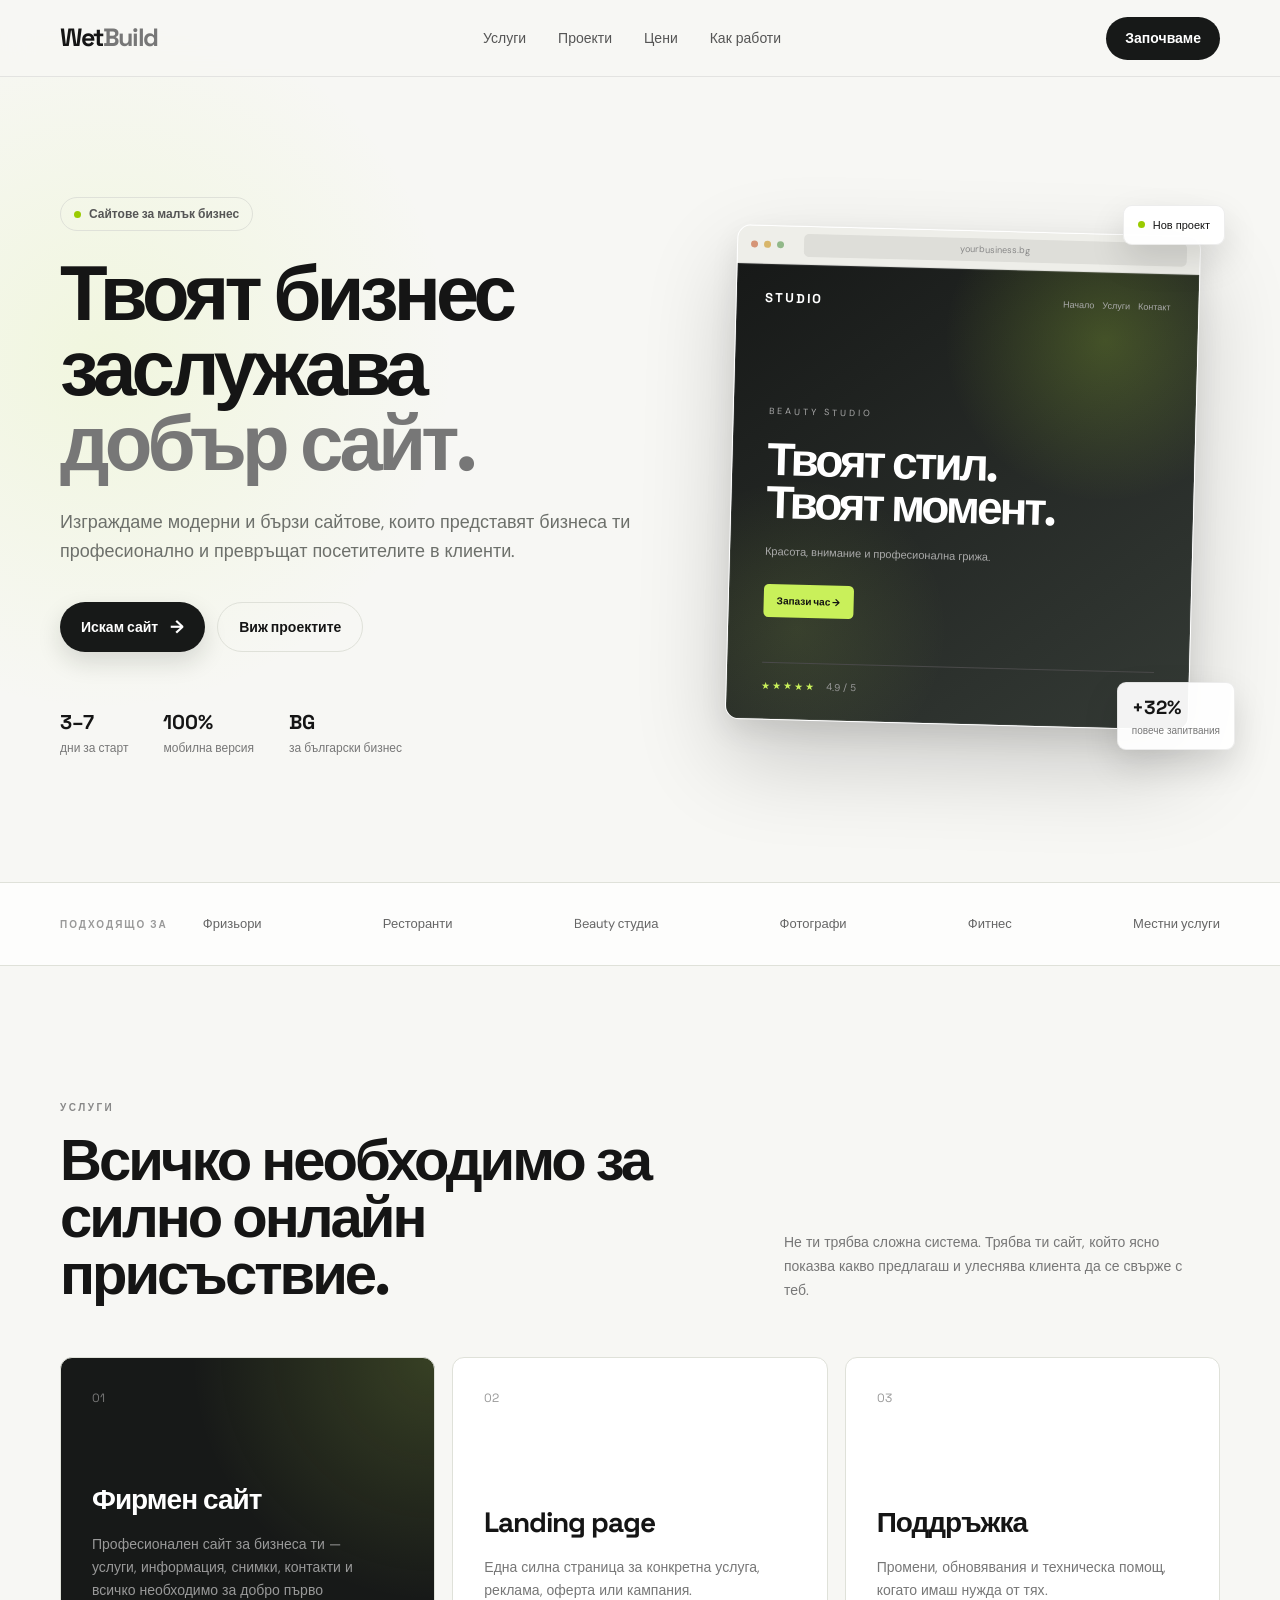
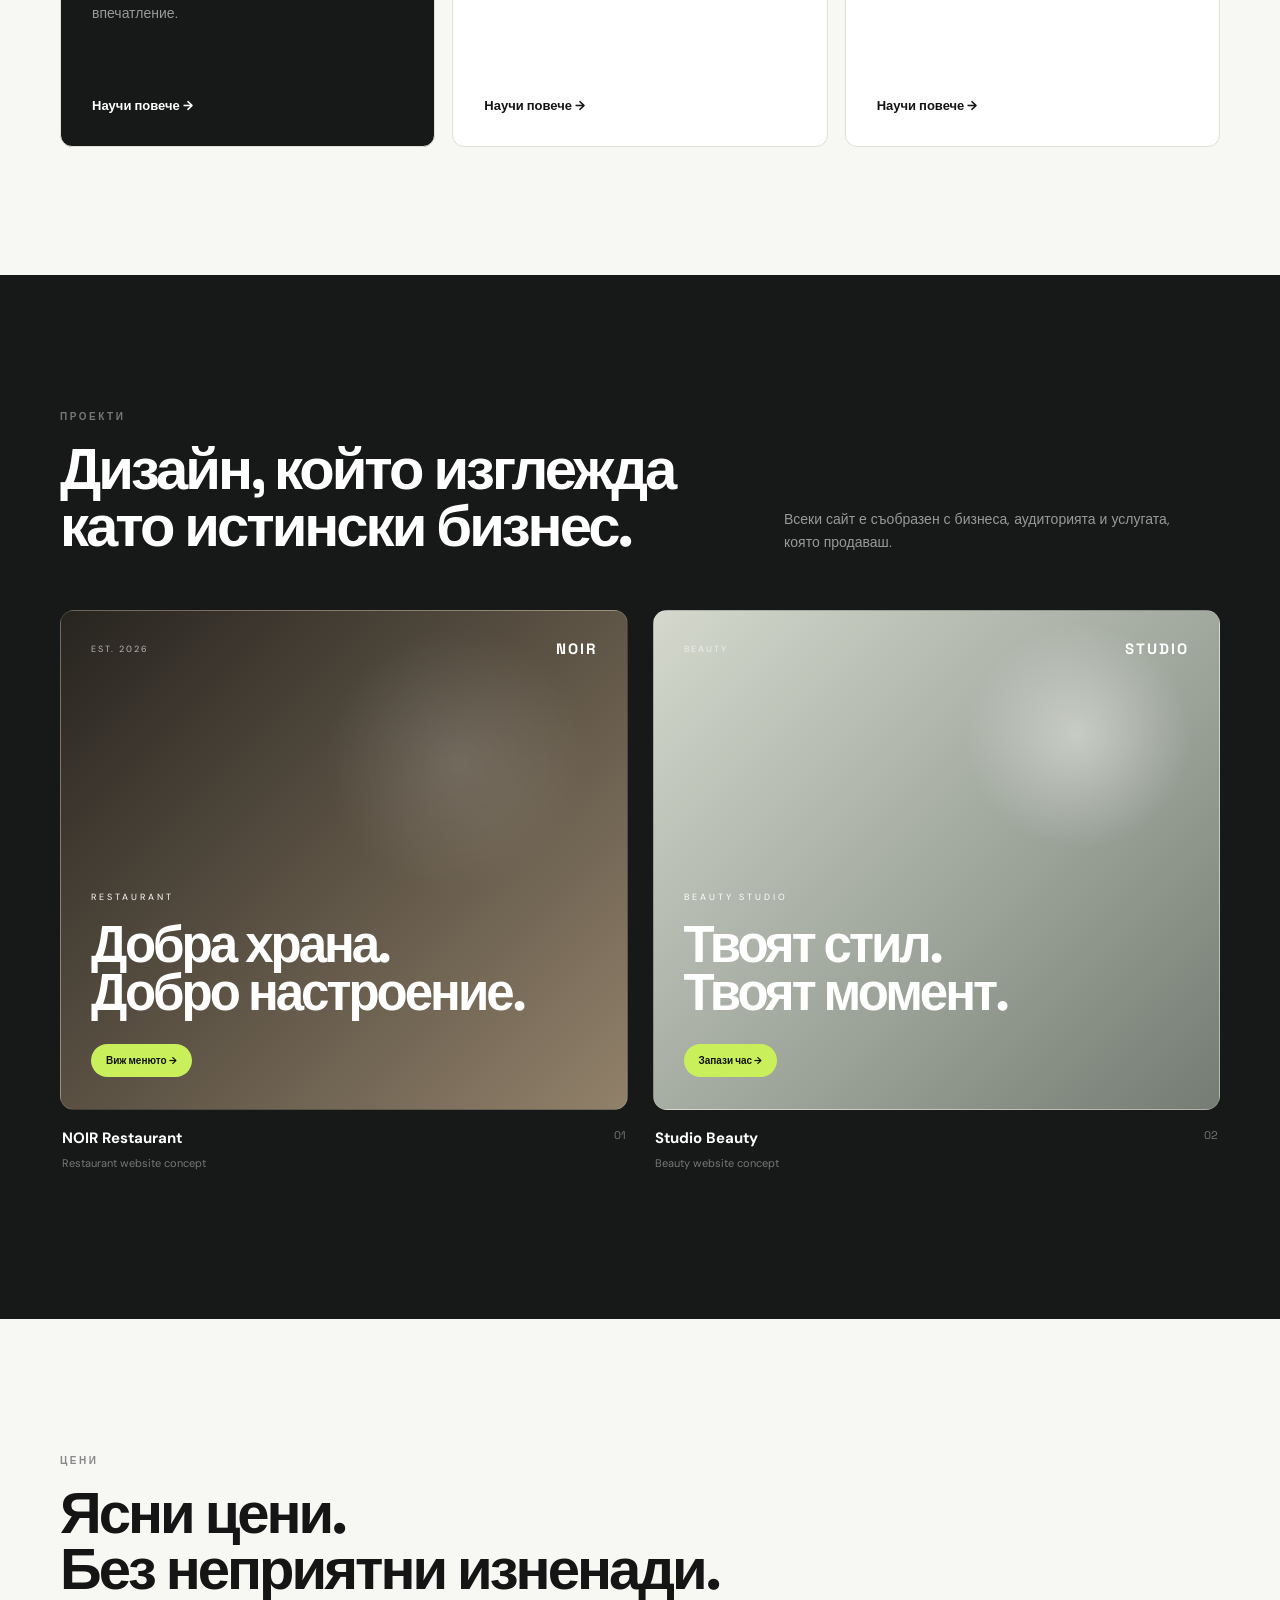
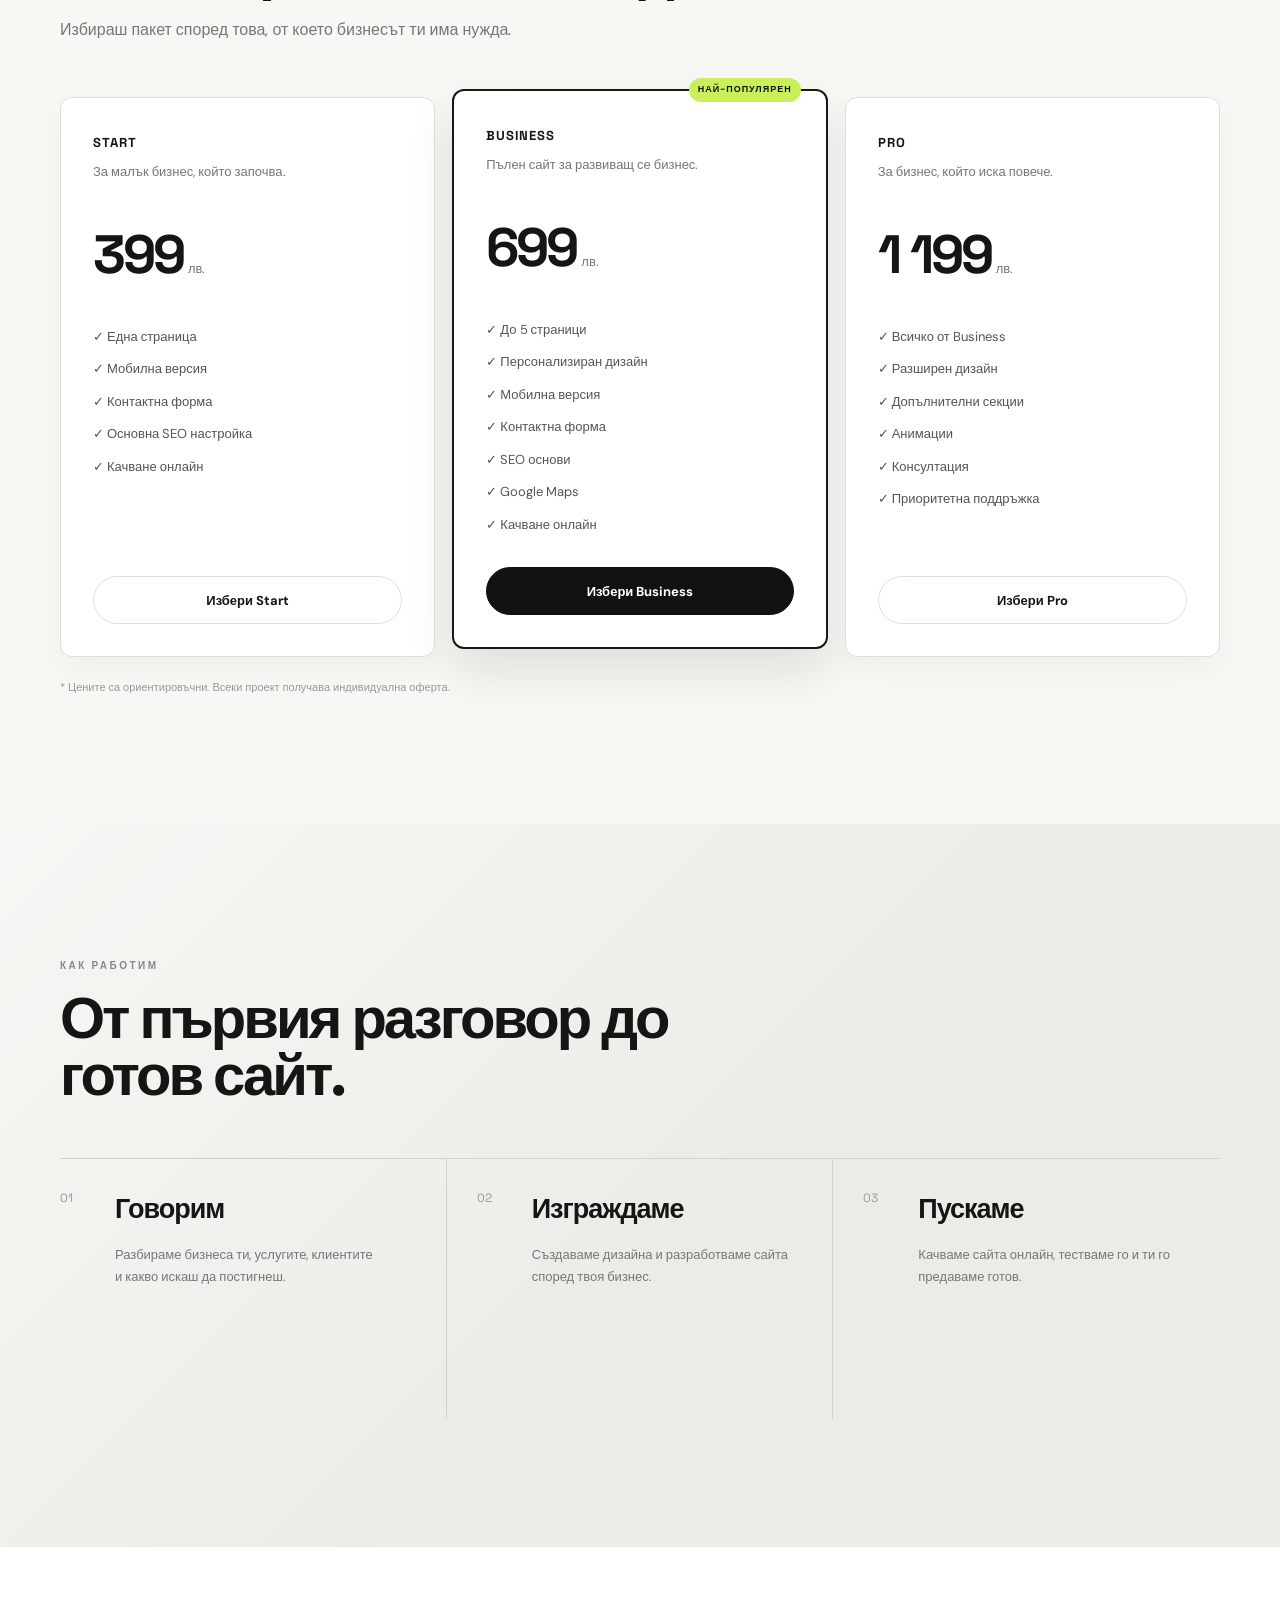
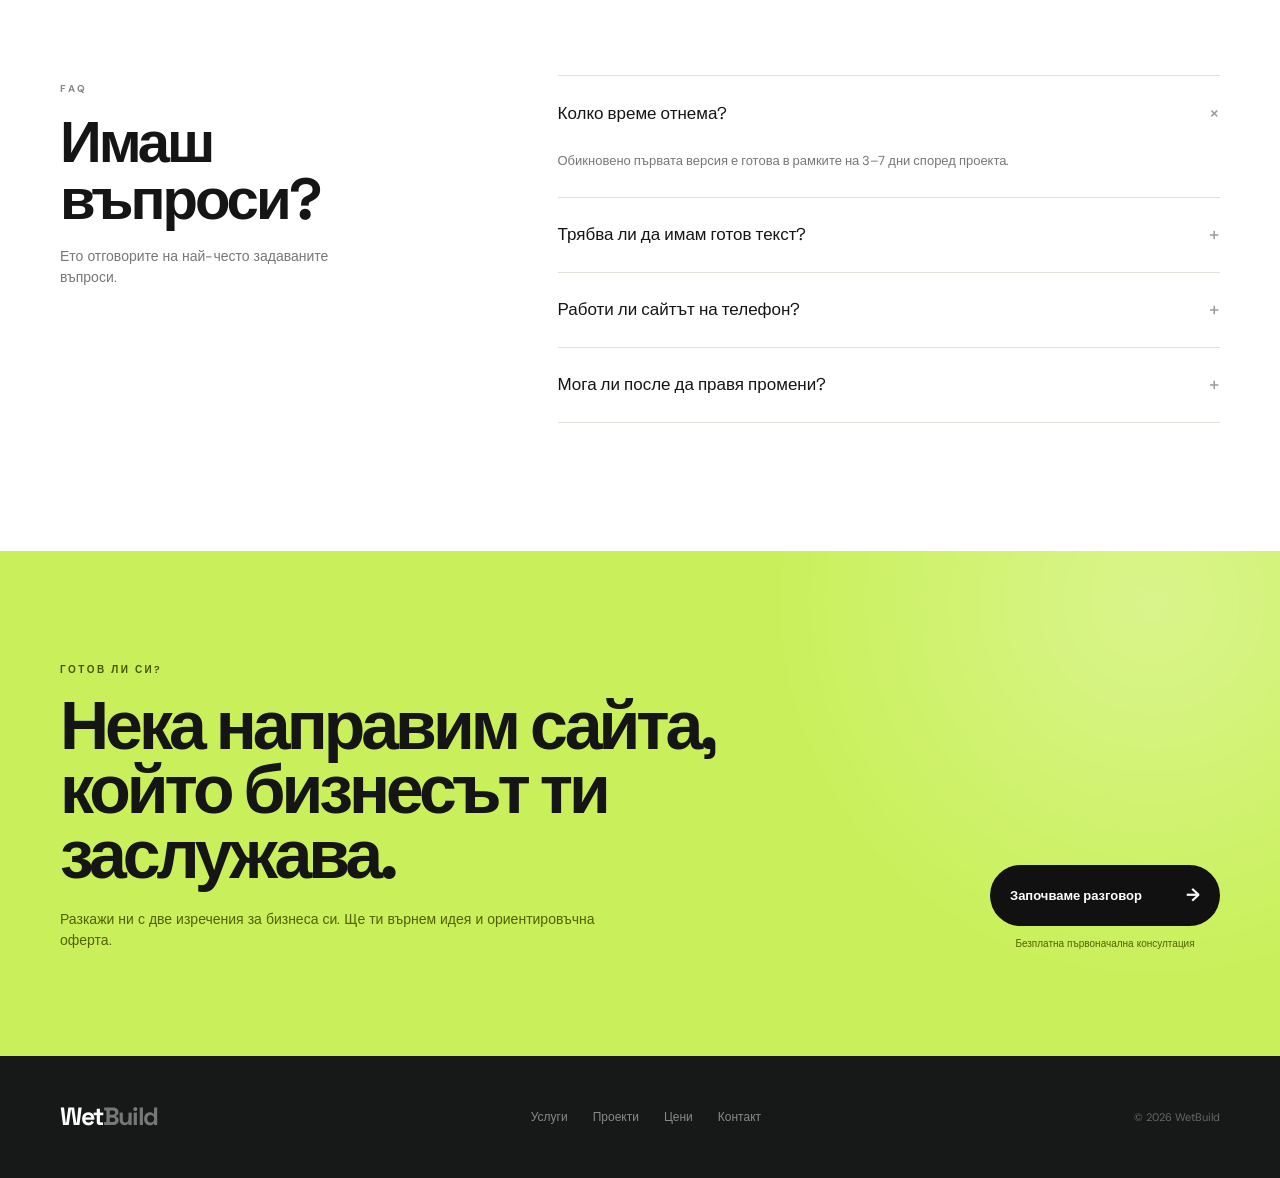
==== index.html @ dc36c1fb "initial commit" ====
<!DOCTYPE html>
<html lang="bg">
<head>
    <meta charset="UTF-8">
    <meta name="viewport" content="width=device-width, initial-scale=1.0">

    <meta
        name="description"
        content="WetBuild — модерни професионални сайтове за малък бизнес в България."
    >

    <title>WetBuild — Сайт, който работи за твоя бизнес</title>

    <link rel="preconnect" href="https://fonts.googleapis.com">
    <link rel="preconnect" href="https://fonts.gstatic.com" crossorigin>
    <link
        href="https://fonts.googleapis.com/css2?family=DM+Sans:wght@400;500;600;700&family=Space+Grotesk:wght@500;600;700&display=swap"
        rel="stylesheet"
    >

    <link rel="stylesheet" href="styles.css">
</head>

<body>

<header class="header">
    <div class="container nav">

        <a href="#" class="logo">
            Wet<span>Build</span>
        </a>

        <nav class="desktop-nav">
            <a href="#services">Услуги</a>
            <a href="#work">Проекти</a>
            <a href="#pricing">Цени</a>
            <a href="#process">Как работи</a>
        </nav>

        <a href="#contact" class="nav-button">
            Започваме
        </a>

    </div>
</header>


<main>

<!-- HERO -->

<section class="hero">
    <div class="container hero-grid">

        <div class="hero-content">

            <div class="badge">
                <span class="badge-dot"></span>
                Сайтове за малък бизнес
            </div>

            <h1>
                Твоят бизнес заслужава
                <span>добър сайт.</span>
            </h1>

            <p class="hero-text">
                Изграждаме модерни и бързи сайтове, които представят
                бизнеса ти професионално и превръщат посетителите в клиенти.
            </p>

            <div class="hero-actions">
                <a href="#contact" class="button primary">
                    Искам сайт
                    <span>→</span>
                </a>

                <a href="#work" class="button secondary">
                    Виж проектите
                </a>
            </div>

            <div class="hero-stats">

                <div class="stat">
                    <strong>3–7</strong>
                    <span>дни за старт</span>
                </div>

                <div class="stat">
                    <strong>100%</strong>
                    <span>мобилна версия</span>
                </div>

                <div class="stat">
                    <strong>BG</strong>
                    <span>за български бизнес</span>
                </div>

            </div>

        </div>


        <div class="hero-visual">

            <div class="floating-card card-top">
                <span class="mini-dot"></span>
                Нов проект
            </div>

            <div class="browser">

                <div class="browser-top">
                    <div class="browser-dots">
                        <span></span>
                        <span></span>
                        <span></span>
                    </div>

                    <div class="browser-url">
                        yourbusiness.bg
                    </div>
                </div>

                <div class="mock-site">

                    <div class="mock-nav">
                        <strong>STUDIO</strong>

                        <div>
                            Начало&nbsp;&nbsp;&nbsp;
                            Услуги&nbsp;&nbsp;&nbsp;
                            Контакт
                        </div>
                    </div>

                    <div class="mock-content">

                        <span class="mock-eyebrow">
                            BEAUTY STUDIO
                        </span>

                        <h2>
                            Твоят стил.<br>
                            Твоят момент.
                        </h2>

                        <p>
                            Красота, внимание и професионална грижа.
                        </p>

                        <div class="mock-cta">
                            Запази час →
                        </div>

                    </div>

                    <div class="mock-bottom">
                        <span>★★★★★</span>
                        <span>4.9 / 5</span>
                    </div>

                </div>
            </div>

            <div class="floating-card card-bottom">
                <strong>+32%</strong>
                <span>повече запитвания</span>
            </div>

        </div>

    </div>
</section>


<!-- TRUST -->

<section class="trust-strip">
    <div class="container trust-inner">

        <span>ПОДХОДЯЩО ЗА</span>

        <div class="trust-items">
            <span>Фризьори</span>
            <span>Ресторанти</span>
            <span>Beauty студиа</span>
            <span>Фотографи</span>
            <span>Фитнес</span>
            <span>Местни услуги</span>
        </div>

    </div>
</section>


<!-- SERVICES -->

<section id="services" class="section">
    <div class="container">

        <div class="section-heading">

            <div>
                <span class="eyebrow">УСЛУГИ</span>

                <h2>
                    Всичко необходимо
                    за силно онлайн присъствие.
                </h2>
            </div>

            <p>
                Не ти трябва сложна система.
                Трябва ти сайт, който ясно показва
                какво предлагаш и улеснява клиента да се свърже с теб.
            </p>

        </div>


        <div class="service-grid">

            <article class="service-card featured">
                <div class="service-number">01</div>

                <div>
                    <h3>Фирмен сайт</h3>

                    <p>
                        Професионален сайт за бизнеса ти —
                        услуги, информация, снимки, контакти
                        и всичко необходимо за добро първо впечатление.
                    </p>
                </div>

                <a href="#contact">
                    Научи повече →
                </a>
            </article>


            <article class="service-card">
                <div class="service-number">02</div>

                <div>
                    <h3>Landing page</h3>

                    <p>
                        Една силна страница за конкретна услуга,
                        реклама, оферта или кампания.
                    </p>
                </div>

                <a href="#contact">
                    Научи повече →
                </a>
            </article>


            <article class="service-card">
                <div class="service-number">03</div>

                <div>
                    <h3>Поддръжка</h3>

                    <p>
                        Промени, обновявания и техническа помощ,
                        когато имаш нужда от тях.
                    </p>
                </div>

                <a href="#contact">
                    Научи повече →
                </a>
            </article>

        </div>

    </div>
</section>


<!-- WORK -->

<section id="work" class="section dark-section">
    <div class="container">

        <div class="section-heading dark-heading">

            <div>
                <span class="eyebrow">ПРОЕКТИ</span>

                <h2>
                    Дизайн, който изглежда
                    като истински бизнес.
                </h2>
            </div>

            <p>
                Всеки сайт е съобразен с бизнеса,
                аудиторията и услугата, която продаваш.
            </p>

        </div>


        <div class="projects-grid">

            <article class="project">

                <div class="project-image restaurant-project">

                    <div class="project-ui">
                        <span>EST. 2026</span>
                        <strong>NOIR</strong>
                    </div>

                    <div class="project-main">
                        <span>RESTAURANT</span>

                        <h3>
                            Добра храна.<br>
                            Добро настроение.
                        </h3>

                        <button>
                            Виж менюто →
                        </button>
                    </div>

                </div>

                <div class="project-info">
                    <div>
                        <h3>NOIR Restaurant</h3>
                        <span>Restaurant website concept</span>
                    </div>

                    <span class="project-number">01</span>
                </div>

            </article>


            <article class="project">

                <div class="project-image studio-project">

                    <div class="project-ui">
                        <span>BEAUTY</span>
                        <strong>STUDIO</strong>
                    </div>

                    <div class="project-main">
                        <span>BEAUTY STUDIO</span>

                        <h3>
                            Твоят стил.<br>
                            Твоят момент.
                        </h3>

                        <button>
                            Запази час →
                        </button>
                    </div>

                </div>

                <div class="project-info">
                    <div>
                        <h3>Studio Beauty</h3>
                        <span>Beauty website concept</span>
                    </div>

                    <span class="project-number">02</span>
                </div>

            </article>

        </div>

    </div>
</section>


<!-- PRICING -->

<section id="pricing" class="section">
    <div class="container">

        <div class="pricing-heading">
            <span class="eyebrow">ЦЕНИ</span>

            <h2>
                Ясни цени.<br>
                Без неприятни изненади.
            </h2>

            <p>
                Избираш пакет според това, от което бизнесът ти има нужда.
            </p>
        </div>


        <div class="pricing-grid">

            <article class="price-card">

                <div class="price-top">
                    <span>START</span>
                    <p>За малък бизнес, който започва.</p>
                </div>

                <div class="price">
                    <strong>399</strong>
                    <span>лв.</span>
                </div>

                <ul>
                    <li>✓ Една страница</li>
                    <li>✓ Мобилна версия</li>
                    <li>✓ Контактна форма</li>
                    <li>✓ Основна SEO настройка</li>
                    <li>✓ Качване онлайн</li>
                </ul>

                <a href="#contact" class="price-button">
                    Избери Start
                </a>

            </article>


            <article class="price-card popular">

                <div class="popular-label">
                    НАЙ-ПОПУЛЯРЕН
                </div>

                <div class="price-top">
                    <span>BUSINESS</span>
                    <p>Пълен сайт за развиващ се бизнес.</p>
                </div>

                <div class="price">
                    <strong>699</strong>
                    <span>лв.</span>
                </div>

                <ul>
                    <li>✓ До 5 страници</li>
                    <li>✓ Персонализиран дизайн</li>
                    <li>✓ Мобилна версия</li>
                    <li>✓ Контактна форма</li>
                    <li>✓ SEO основи</li>
                    <li>✓ Google Maps</li>
                    <li>✓ Качване онлайн</li>
                </ul>

                <a href="#contact" class="price-button dark-button">
                    Избери Business
                </a>

            </article>


            <article class="price-card">

                <div class="price-top">
                    <span>PRO</span>
                    <p>За бизнес, който иска повече.</p>
                </div>

                <div class="price">
                    <strong>1 199</strong>
                    <span>лв.</span>
                </div>

                <ul>
                    <li>✓ Всичко от Business</li>
                    <li>✓ Разширен дизайн</li>
                    <li>✓ Допълнителни секции</li>
                    <li>✓ Анимации</li>
                    <li>✓ Консултация</li>
                    <li>✓ Приоритетна поддръжка</li>
                </ul>

                <a href="#contact" class="price-button">
                    Избери Pro
                </a>

            </article>

        </div>

        <p class="pricing-note">
            * Цените са ориентировъчни. Всеки проект получава индивидуална оферта.
        </p>

    </div>
</section>


<!-- PROCESS -->

<section id="process" class="section process-section">
    <div class="container">

        <div class="section-heading">

            <div>
                <span class="eyebrow">КАК РАБОТИМ</span>

                <h2>
                    От първия разговор
                    до готов сайт.
                </h2>
            </div>

        </div>


        <div class="process-grid">

            <div class="process-step">
                <span>01</span>

                <div>
                    <h3>Говорим</h3>

                    <p>
                        Разбираме бизнеса ти, услугите,
                        клиентите и какво искаш да постигнеш.
                    </p>
                </div>
            </div>


            <div class="process-step">
                <span>02</span>

                <div>
                    <h3>Изграждаме</h3>

                    <p>
                        Създаваме дизайна и разработваме
                        сайта според твоя бизнес.
                    </p>
                </div>
            </div>


            <div class="process-step">
                <span>03</span>

                <div>
                    <h3>Пускаме</h3>

                    <p>
                        Качваме сайта онлайн,
                        тестваме го и ти го предаваме готов.
                    </p>
                </div>
            </div>

        </div>

    </div>
</section>


<!-- FAQ -->

<section class="section faq-section">
    <div class="container">

        <div class="faq-layout">

            <div>
                <span class="eyebrow">FAQ</span>

                <h2>
                    Имаш въпроси?
                </h2>

                <p>
                    Ето отговорите на най-често задаваните въпроси.
                </p>
            </div>


            <div class="faq-list">

                <details open>
                    <summary>
                        Колко време отнема?
                        <span>+</span>
                    </summary>

                    <p>
                        Обикновено първата версия е готова
                        в рамките на 3–7 дни според проекта.
                    </p>
                </details>


                <details>
                    <summary>
                        Трябва ли да имам готов текст?
                        <span>+</span>
                    </summary>

                    <p>
                        Не. Можем да помогнем със структурата,
                        съдържанието и начина, по който информацията
                        е представена на сайта.
                    </p>
                </details>


                <details>
                    <summary>
                        Работи ли сайтът на телефон?
                        <span>+</span>
                    </summary>

                    <p>
                        Да. Всеки сайт е направен с responsive дизайн
                        и е оптимизиран за телефон, таблет и компютър.
                    </p>
                </details>


                <details>
                    <summary>
                        Мога ли после да правя промени?
                        <span>+</span>
                    </summary>

                    <p>
                        Да. Можеш да заявиш промени и поддръжка,
                        когато имаш нужда.
                    </p>
                </details>

            </div>

        </div>

    </div>
</section>


<!-- CTA -->

<section id="contact" class="cta-section">
    <div class="container cta-inner">

        <div class="cta-copy">
            <span class="eyebrow">ГОТОВ ЛИ СИ?</span>

            <h2>
                Нека направим сайта,
                който бизнесът ти заслужава.
            </h2>

            <p>
                Разкажи ни с две изречения за бизнеса си.
                Ще ти върнем идея и ориентировъчна оферта.
            </p>
        </div>


        <div class="cta-action">

            <a
                href="mailto:hello@wetbuild.bg?subject=Искам%20сайт%20за%20моя%20бизнес"
                class="cta-button"
            >
                Започваме разговор
                <span>→</span>
            </a>

            <small>
                Безплатна първоначална консултация
            </small>

        </div>

    </div>
</section>

</main>


<footer>
    <div class="container footer-inner">

        <a href="#" class="logo">
            Wet<span>Build</span>
        </a>

        <div class="footer-links">
            <a href="#services">Услуги</a>
            <a href="#work">Проекти</a>
            <a href="#pricing">Цени</a>
            <a href="#contact">Контакт</a>
        </div>

        <p>
            © 2026 WetBuild
        </p>

    </div>
</footer>


</body>
</html>
---- styles.css ----
:root {
    --bg: #f7f7f4;
    --surface: #ffffff;
    --text: #151515;
    --muted: #6d706b;
    --border: #dfe1d9;
    --dark: #171918;
    --accent: #c9f05a;
    --accent-dark: #91b52c;
    --light-gray: #eef0e9;
    --warm: #e7ded1;
}

* {
    box-sizing: border-box;
    margin: 0;
    padding: 0;
}

html {
    scroll-behavior: smooth;
}

body {
    font-family: "DM Sans", sans-serif;
    background:
        radial-gradient(circle at 8% 6%, rgba(201, 240, 90, .14), transparent 22rem),
        var(--bg);
    color: var(--text);
    line-height: 1.5;
    overflow-x: hidden;
}

a {
    color: inherit;
    text-decoration: none;
}

a:focus-visible,
button:focus-visible,
summary:focus-visible {
    outline: 3px solid var(--accent-dark);
    outline-offset: 4px;
}

button {
    font-family: inherit;
}

.container {
    width: min(1160px, calc(100% - 40px));
    margin: 0 auto;
}

/* =========================
   HEADER
========================= */

.header {
    position: sticky;
    top: 0;
    z-index: 100;
    background: rgba(247, 247, 244, .86);
    backdrop-filter: blur(15px);
    border-bottom: 1px solid rgba(0, 0, 0, .08);
}

.nav {
    height: 76px;
    display: flex;
    align-items: center;
    justify-content: space-between;
}

.logo {
    font-family: "Space Grotesk", sans-serif;
    font-size: 25px;
    font-weight: 700;
    letter-spacing: -1.4px;
}

.logo span {
    color: #777;
}

.desktop-nav {
    display: flex;
    gap: 32px;
    font-size: 14px;
    color: #555;
}

.desktop-nav a {
    transition: color .2s ease;
}

.desktop-nav a:hover {
    color: #000;
}

.nav-button {
    background: var(--dark);
    color: white;
    padding: 11px 19px;
    border-radius: 999px;
    font-size: 14px;
    font-weight: 600;
    transition: transform .2s ease;
}

.nav-button:hover {
    transform: translateY(-2px);
}

/* =========================
   HERO
========================= */

.hero {
    padding: 120px 0 125px;
}

.hero-grid {
    display: grid;
    grid-template-columns: 1fr .9fr;
    gap: 75px;
    align-items: center;
}

.badge {
    display: inline-flex;
    align-items: center;
    gap: 8px;
    padding: 7px 13px;
    border: 1px solid var(--border);
    border-radius: 100px;
    color: #555;
    font-size: 12px;
    font-weight: 600;
    margin-bottom: 25px;
}

.badge-dot,
.mini-dot {
    width: 7px;
    height: 7px;
    display: inline-block;
    background: #9acb00;
    border-radius: 50%;
}

h1 {
    max-width: 720px;
    font-family: "Space Grotesk", sans-serif;
    font-size: clamp(54px, 6.3vw, 78px);
    line-height: .96;
    letter-spacing: -4.8px;
}

h1 span {
    color: #777;
}

.hero-text {
    max-width: 590px;
    margin-top: 27px;
    color: var(--muted);
    font-size: 18px;
    line-height: 1.65;
}

.hero-actions {
    display: flex;
    align-items: center;
    gap: 12px;
    margin-top: 35px;
}

.button {
    display: inline-flex;
    align-items: center;
    justify-content: center;
    gap: 12px;
    min-height: 50px;
    padding: 0 21px;
    border-radius: 999px;
    font-size: 14px;
    font-weight: 700;
    transition: transform .2s ease, background .2s ease;
}

.button:hover {
    transform: translateY(-2px);
}

.button.primary {
    background: var(--dark);
    color: white;
    box-shadow: 0 10px 24px rgba(23, 25, 24, .14);
}

.button.primary span {
    font-size: 18px;
}

.button.secondary {
    border: 1px solid var(--border);
    background: transparent;
}

.button.secondary:hover {
    background: white;
}

.hero-stats {
    display: flex;
    gap: 35px;
    margin-top: 55px;
}

.stat {
    display: flex;
    flex-direction: column;
}

.stat strong {
    font-family: "Space Grotesk", sans-serif;
    font-size: 20px;
}

.stat span {
    margin-top: 2px;
    color: #777;
    font-size: 12px;
}

/* HERO VISUAL */

.hero-visual {
    position: relative;
    padding: 25px;
}

.browser {
    position: relative;
    z-index: 2;
    overflow: hidden;
    border: 1px solid rgba(255, 255, 255, .55);
    border-radius: 14px;
    background: white;
    box-shadow:
        0 38px 90px rgba(0, 0, 0, .19),
        0 12px 28px rgba(0, 0, 0, .08);
    transform: rotate(1.5deg);
}

.browser-top {
    height: 38px;
    display: flex;
    align-items: center;
    gap: 20px;
    padding: 0 13px;
    border-bottom: 1px solid rgba(0, 0, 0, .06);
    background: #eeeee9;
}

.browser-dots {
    display: flex;
    gap: 6px;
}

.browser-dots span {
    width: 7px;
    height: 7px;
    border-radius: 50%;
    background: #b5b5ad;
}

.browser-dots span:first-child {
    background: #d59476;
}

.browser-dots span:nth-child(2) {
    background: #d8b66a;
}

.browser-dots span:last-child {
    background: #91b889;
}

.browser-url {
    flex: 1;
    padding: 5px 10px;
    border-radius: 5px;
    background: #deded9;
    color: #888;
    text-align: center;
    font-size: 9px;
}

.mock-site {
    position: relative;
    isolation: isolate;
    min-height: 455px;
    background:
        radial-gradient(circle at 80% 15%, rgba(200,255,56,.2), transparent 30%),
        radial-gradient(circle at 15% 80%, rgba(201, 240, 90, .11), transparent 28%),
        linear-gradient(145deg, #171918, #343a35);
    color: white;
}

.mock-site::after {
    position: absolute;
    inset: 0;
    z-index: -1;
    border: 1px solid rgba(255, 255, 255, .08);
    content: "";
    pointer-events: none;
}

.mock-nav {
    display: flex;
    align-items: center;
    justify-content: space-between;
    padding: 24px 28px;
    color: #aaa;
    font-size: 9px;
}

.mock-nav strong {
    color: white;
    font-family: "Space Grotesk", sans-serif;
    font-size: 13px;
    letter-spacing: 2px;
}

.mock-content {
    padding: 65px 35px 0;
}

.mock-eyebrow {
    color: #aaa;
    font-size: 9px;
    letter-spacing: 3px;
}

.mock-content h2 {
    margin-top: 17px;
    font-family: "Space Grotesk", sans-serif;
    font-size: 46px;
    line-height: .95;
    letter-spacing: -3px;
}

.mock-content p {
    max-width: 230px;
    margin-top: 18px;
    color: #aaa;
    font-size: 11px;
}

.mock-cta {
    display: inline-block;
    margin-top: 25px;
    padding: 9px 13px;
    border-radius: 5px;
    background: var(--accent);
    color: #111;
    font-size: 10px;
    font-weight: 700;
}

.mock-bottom {
    display: flex;
    gap: 10px;
    align-items: center;
    margin: 45px 35px 0;
    padding-top: 15px;
    border-top: 1px solid #4a4a4a;
    color: #999;
    font-size: 10px;
}

.mock-bottom span:first-child {
    color: var(--accent);
    letter-spacing: 2px;
}

.floating-card {
    position: absolute;
    z-index: 5;
    display: flex;
    align-items: center;
    gap: 8px;
    padding: 11px 14px;
    border: 1px solid rgba(0,0,0,.07);
    border-radius: 9px;
    background: rgba(255,255,255,.94);
    box-shadow: 0 15px 35px rgba(0,0,0,.13);
    font-size: 11px;
}

.card-top {
    top: 0;
    right: -5px;
}

.card-bottom {
    right: -15px;
    bottom: 0;
    flex-direction: column;
    align-items: flex-start;
    gap: 0;
}

.card-bottom strong {
    font-family: "Space Grotesk", sans-serif;
    font-size: 19px;
}

.card-bottom span {
    color: #777;
    font-size: 10px;
}

/* =========================
   TRUST STRIP
========================= */

.trust-strip {
    border-top: 1px solid var(--border);
    border-bottom: 1px solid var(--border);
    background: rgba(255, 255, 255, .78);
}

.trust-inner {
    min-height: 82px;
    display: flex;
    align-items: center;
    gap: 35px;
}

.trust-inner > span {
    color: #999;
    font-size: 10px;
    font-weight: 700;
    letter-spacing: 2px;
    white-space: nowrap;
}

.trust-items {
    display: flex;
    justify-content: space-between;
    width: 100%;
    color: #666;
    font-size: 13px;
}

/* =========================
   GENERAL SECTIONS
========================= */

.section {
    padding: 128px 0;
}

.section-heading {
    display: grid;
    grid-template-columns: 1.2fr .8fr;
    gap: 70px;
    align-items: end;
    margin-bottom: 55px;
}

.eyebrow {
    display: inline-block;
    color: #888;
    font-size: 10px;
    font-weight: 700;
    letter-spacing: 2.5px;
}

.section-heading h2,
.pricing-heading h2,
.faq-layout h2 {
    max-width: 700px;
    margin-top: 14px;
    font-family: "Space Grotesk", sans-serif;
    font-size: clamp(38px, 5vw, 58px);
    line-height: .98;
    letter-spacing: -3px;
}

.section-heading > p {
    max-width: 400px;
    color: #777;
    font-size: 14px;
    line-height: 1.7;
}

/* =========================
   SERVICES
========================= */

.service-grid {
    display: grid;
    grid-template-columns: repeat(3, 1fr);
    gap: 17px;
}

.service-card {
    min-height: 390px;
    display: flex;
    flex-direction: column;
    justify-content: space-between;
    padding: 31px;
    border: 1px solid var(--border);
    border-radius: 12px;
    background: white;
    transition: transform .25s ease, box-shadow .25s ease;
}

.service-card:hover {
    transform: translateY(-5px);
    box-shadow: 0 22px 45px rgba(0,0,0,.09);
}

.service-card.featured {
    background:
        radial-gradient(circle at 100% 0%, rgba(201, 240, 90, .18), transparent 45%),
        var(--dark);
    color: white;
}

.service-number {
    color: #999;
    font-family: "Space Grotesk", sans-serif;
    font-size: 12px;
}

.service-card.featured .service-number {
    color: #777;
}

.service-card h3 {
    font-family: "Space Grotesk", sans-serif;
    font-size: 28px;
    letter-spacing: -1px;
    margin-bottom: 13px;
}

.service-card p {
    max-width: 290px;
    color: #777;
    font-size: 14px;
    line-height: 1.65;
}

.service-card.featured p {
    color: #999;
}

.service-card a {
    font-size: 13px;
    font-weight: 700;
}

.service-card a:hover {
    text-decoration: underline;
}

/* =========================
   PROJECTS
========================= */

.dark-section {
    background: var(--dark);
    color: white;
}

.dark-heading > p {
    color: #999;
}

.dark-heading .eyebrow {
    color: #777;
}

.projects-grid {
    display: grid;
    grid-template-columns: repeat(2, 1fr);
    gap: 25px;
}

.project-image {
    transition: transform .35s ease, box-shadow .35s ease;
}

.project:hover .project-image {
    transform: translateY(-5px);
    box-shadow: 0 24px 45px rgba(0, 0, 0, .2);
}

.project-image {
    height: 500px;
    overflow: hidden;
    position: relative;
    border: 1px solid rgba(255, 255, 255, .12);
    border-radius: 14px;
}

.restaurant-project {
    background:
        radial-gradient(circle at 70% 30%, rgba(255,255,255,.13), transparent 25%),
        linear-gradient(135deg, #27241f, #91816a);
}

.studio-project {
    background:
        radial-gradient(circle at 75% 25%, rgba(255,255,255,.4), transparent 20%),
        linear-gradient(135deg, #d4d8cd, #747d73);
}

.project-ui {
    display: flex;
    align-items: center;
    justify-content: space-between;
    padding: 27px 30px;
    color: rgba(255,255,255,.65);
    font-size: 9px;
    letter-spacing: 2px;
}

.project-ui strong {
    color: white;
    font-family: "Space Grotesk", sans-serif;
    font-size: 15px;
}

.project-main {
    position: absolute;
    left: 30px;
    right: 30px;
    bottom: 32px;
}

.project-main > span {
    font-size: 9px;
    letter-spacing: 3px;
}

.project-main h3 {
    margin-top: 14px;
    font-family: "Space Grotesk", sans-serif;
    font-size: 51px;
    line-height: .93;
    letter-spacing: -3px;
}

.project-main button {
    margin-top: 28px;
    padding: 10px 15px;
    border: 0;
    border-radius: 999px;
    background: var(--accent);
    color: #111;
    font-size: 10px;
    font-weight: 700;
    cursor: pointer;
}

.project-info {
    display: flex;
    justify-content: space-between;
    padding: 17px 2px;
}

.project-info h3 {
    font-size: 15px;
}

.project-info span {
    color: #777;
    font-size: 11px;
}

.project-number {
    font-family: "Space Grotesk", sans-serif;
}

/* =========================
   PRICING
========================= */

.pricing-heading {
    max-width: 700px;
    margin-bottom: 55px;
}

.pricing-heading > p {
    margin-top: 20px;
    color: #777;
}

.pricing-grid {
    display: grid;
    grid-template-columns: repeat(3, 1fr);
    gap: 17px;
    align-items: stretch;
}

.price-card {
    position: relative;
    display: flex;
    flex-direction: column;
    min-height: 560px;
    padding: 32px;
    border: 1px solid var(--border);
    border-radius: 12px;
    box-shadow: 0 12px 30px rgba(24, 26, 22, .035);
    background: white;
}

.price-card.popular {
    border: 2px solid var(--dark);
    box-shadow: 0 22px 45px rgba(24, 26, 22, .1);
    transform: translateY(-8px);
}

.popular-label {
    position: absolute;
    top: -13px;
    right: 25px;
    padding: 5px 9px;
    border-radius: 999px;
    background: var(--accent);
    color: #111;
    font-size: 9px;
    font-weight: 800;
    letter-spacing: 1px;
}

.price-top > span {
    font-family: "Space Grotesk", sans-serif;
    font-size: 13px;
    font-weight: 700;
    letter-spacing: 1px;
}

.price-top p {
    max-width: 230px;
    margin-top: 8px;
    color: #777;
    font-size: 13px;
}

.price {
    display: flex;
    align-items: baseline;
    gap: 5px;
    margin: 32px 0;
}

.price strong {
    font-family: "Space Grotesk", sans-serif;
    font-size: 54px;
    letter-spacing: -3px;
}

.price span {
    color: #777;
    font-size: 13px;
}

.price-card ul {
    display: flex;
    flex-direction: column;
    gap: 13px;
    padding: 0;
    list-style: none;
    color: #555;
    font-size: 13px;
}

.price-button {
    margin-top: auto;
    display: flex;
    align-items: center;
    justify-content: center;
    min-height: 48px;
    border: 1px solid var(--border);
    border-radius: 999px;
    font-size: 13px;
    font-weight: 700;
}

.price-button:hover {
    background: #f2f2ee;
}

.dark-button {
    background: #111;
    border-color: #111;
    color: white;
}

.dark-button:hover {
    background: #333;
}

.pricing-note {
    margin-top: 22px;
    color: #999;
    font-size: 11px;
}

/* =========================
   PROCESS
========================= */

.process-section {
    background:
        linear-gradient(135deg, rgba(255, 255, 255, .55), transparent 55%),
        #ecece7;
}

.process-section .section-heading {
    display: block;
    max-width: 700px;
}

.process-grid {
    display: grid;
    grid-template-columns: repeat(3, 1fr);
    border-top: 1px solid #d2d2cc;
}

.process-step {
    display: grid;
    grid-template-columns: 35px 1fr;
    gap: 20px;
    min-height: 260px;
    padding: 30px 30px 30px 0;
    border-right: 1px solid #d2d2cc;
}

.process-step:not(:first-child) {
    padding-left: 30px;
}

.process-step:last-child {
    border-right: 0;
}

.process-step > span {
    color: #999;
    font-family: "Space Grotesk", sans-serif;
    font-size: 12px;
}

.process-step h3 {
    font-family: "Space Grotesk", sans-serif;
    font-size: 27px;
    letter-spacing: -1px;
}

.process-step p {
    max-width: 260px;
    margin-top: 14px;
    color: #777;
    font-size: 13px;
    line-height: 1.7;
}

/* =========================
   FAQ
========================= */

.faq-section {
    background: #fff;
}

.faq-layout {
    display: grid;
    grid-template-columns: .75fr 1.25fr;
    gap: 100px;
}

.faq-layout h2 {
    margin-top: 15px;
}

.faq-layout > div:first-child p {
    max-width: 300px;
    margin-top: 18px;
    color: #777;
    font-size: 14px;
}

.faq-list {
    border-top: 1px solid var(--border);
}

details {
    border-bottom: 1px solid var(--border);
}

summary {
    display: flex;
    align-items: center;
    justify-content: space-between;
    padding: 22px 0;
    cursor: pointer;
    list-style: none;
    font-family: "Space Grotesk", sans-serif;
    font-size: 17px;
}

summary::-webkit-details-marker {
    display: none;
}

summary span {
    color: #999;
    font-size: 20px;
    font-weight: 400;
    transition: transform .2s ease;
}

details[open] summary span {
    transform: rotate(45deg);
}

details p {
    max-width: 650px;
    padding: 0 40px 24px 0;
    color: #777;
    font-size: 13px;
    line-height: 1.7;
}

/* =========================
   CTA
========================= */

.cta-section {
    padding: 105px 0;
    background:
        radial-gradient(circle at 90% 10%, rgba(255, 255, 255, .3), transparent 24rem),
        var(--accent);
}

.cta-inner {
    display: flex;
    align-items: flex-end;
    justify-content: space-between;
    gap: 70px;
}

.cta-copy {
    max-width: 750px;
}

.cta-copy .eyebrow {
    color: #465500;
}

.cta-copy h2 {
    margin-top: 14px;
    font-family: "Space Grotesk", sans-serif;
    font-size: clamp(42px, 5.5vw, 68px);
    line-height: .95;
    letter-spacing: -4px;
}

.cta-copy p {
    max-width: 550px;
    margin-top: 22px;
    color: #536000;
    font-size: 14px;
}

.cta-action {
    display: flex;
    flex-direction: column;
    align-items: center;
    min-width: 230px;
}

.cta-button {
    display: flex;
    align-items: center;
    justify-content: space-between;
    gap: 30px;
    width: 100%;
    padding: 17px 20px;
    border-radius: 999px;
    background: #111;
    color: white;
    font-size: 13px;
    font-weight: 700;
    transition: transform .2s ease;
}

.cta-button:hover {
    transform: translateY(-3px);
}

.cta-button span {
    font-size: 18px;
}

.cta-action small {
    margin-top: 10px;
    color: #536000;
    font-size: 10px;
}

/* =========================
   FOOTER
========================= */

footer {
    padding: 42px 0;
    background: #171918;
    color: white;
}

.footer-inner {
    display: flex;
    align-items: center;
    justify-content: space-between;
}

.footer-links {
    display: flex;
    gap: 25px;
    color: #888;
    font-size: 12px;
}

.footer-links a:hover {
    color: white;
}

.footer-inner > p {
    color: #666;
    font-size: 11px;
}

/* =========================
   RESPONSIVE
========================= */

@media (max-width: 900px) {

    .desktop-nav {
        display: none;
    }

    .hero {
        padding: 75px 0;
    }

    .hero-grid {
        grid-template-columns: 1fr;
        gap: 65px;
    }

    .hero-visual {
        max-width: 650px;
        margin: 0 auto;
        width: 100%;
    }

    .section-heading {
        grid-template-columns: 1fr;
        gap: 25px;
    }

    .service-grid,
    .pricing-grid {
        grid-template-columns: 1fr;
    }

    .service-card {
        min-height: 330px;
    }

    .projects-grid {
        grid-template-columns: 1fr;
    }

    .process-grid {
        grid-template-columns: 1fr;
    }

    .process-step,
    .process-step:not(:first-child) {
        min-height: auto;
        padding: 30px 0;
        border-right: 0;
        border-bottom: 1px solid #d2d2cc;
    }

    .process-step:last-child {
        border-bottom: 0;
    }

    .faq-layout {
        grid-template-columns: 1fr;
        gap: 50px;
    }

    .cta-inner {
        align-items: flex-start;
        flex-direction: column;
    }

    .cta-action {
        align-items: flex-start;
    }

    .cta-button {
        width: 260px;
    }

    .trust-items {
        flex-wrap: wrap;
        gap: 10px 25px;
    }
}

@media (max-width: 600px) {

    .container {
        width: min(100% - 28px, 1160px);
    }

    .nav {
        min-height: 68px;
        padding-top: 14px;
        padding-bottom: 12px;
        flex-wrap: wrap;
        row-gap: 12px;
    }

    .desktop-nav {
        display: flex;
        order: 3;
        width: 100%;
        justify-content: space-between;
        gap: 10px;
        padding-top: 10px;
        border-top: 1px solid rgba(0, 0, 0, .08);
        font-size: 11px;
    }

    .nav-button {
        padding: 9px 14px;
        font-size: 12px;
    }

    h1 {
        font-size: 48px;
        letter-spacing: -3px;
    }

    .hero-text {
        font-size: 16px;
    }

    .hero-actions {
        flex-direction: column;
        align-items: stretch;
    }

    .button {
        width: 100%;
    }

    .hero-stats {
        gap: 20px;
        flex-wrap: wrap;
    }

    .hero-visual {
        padding: 5px;
    }

    .card-top {
        right: -5px;
    }

    .card-bottom {
        right: -5px;
    }

    .mock-content {
        padding: 48px 24px 0;
    }

    .mock-content h2 {
        font-size: 34px;
    }

    .mock-site {
        min-height: 350px;
    }

    .mock-nav {
        padding: 20px 22px;
    }

    .mock-nav div {
        display: none;
    }

    .mock-bottom {
        margin: 34px 24px 0;
    }

    .trust-inner {
        padding: 20px 0;
        align-items: flex-start;
        flex-direction: column;
        gap: 15px;
    }

    .section {
        padding: 80px 0;
    }

    .section-heading h2,
    .pricing-heading h2,
    .faq-layout h2 {
        font-size: 40px;
        letter-spacing: -2px;
    }

    .project-image {
        height: 390px;
    }

    .price-card.popular {
        transform: none;
    }

    .project-main h3 {
        font-size: 40px;
    }

    .price strong {
        font-size: 48px;
    }

    .cta-section {
        padding: 80px 0;
    }

    .cta-copy h2 {
        font-size: 45px;
        letter-spacing: -2.5px;
    }

    .footer-inner {
        align-items: flex-start;
        flex-direction: column;
        gap: 20px;
    }

    .footer-links {
        flex-wrap: wrap;
    }
}
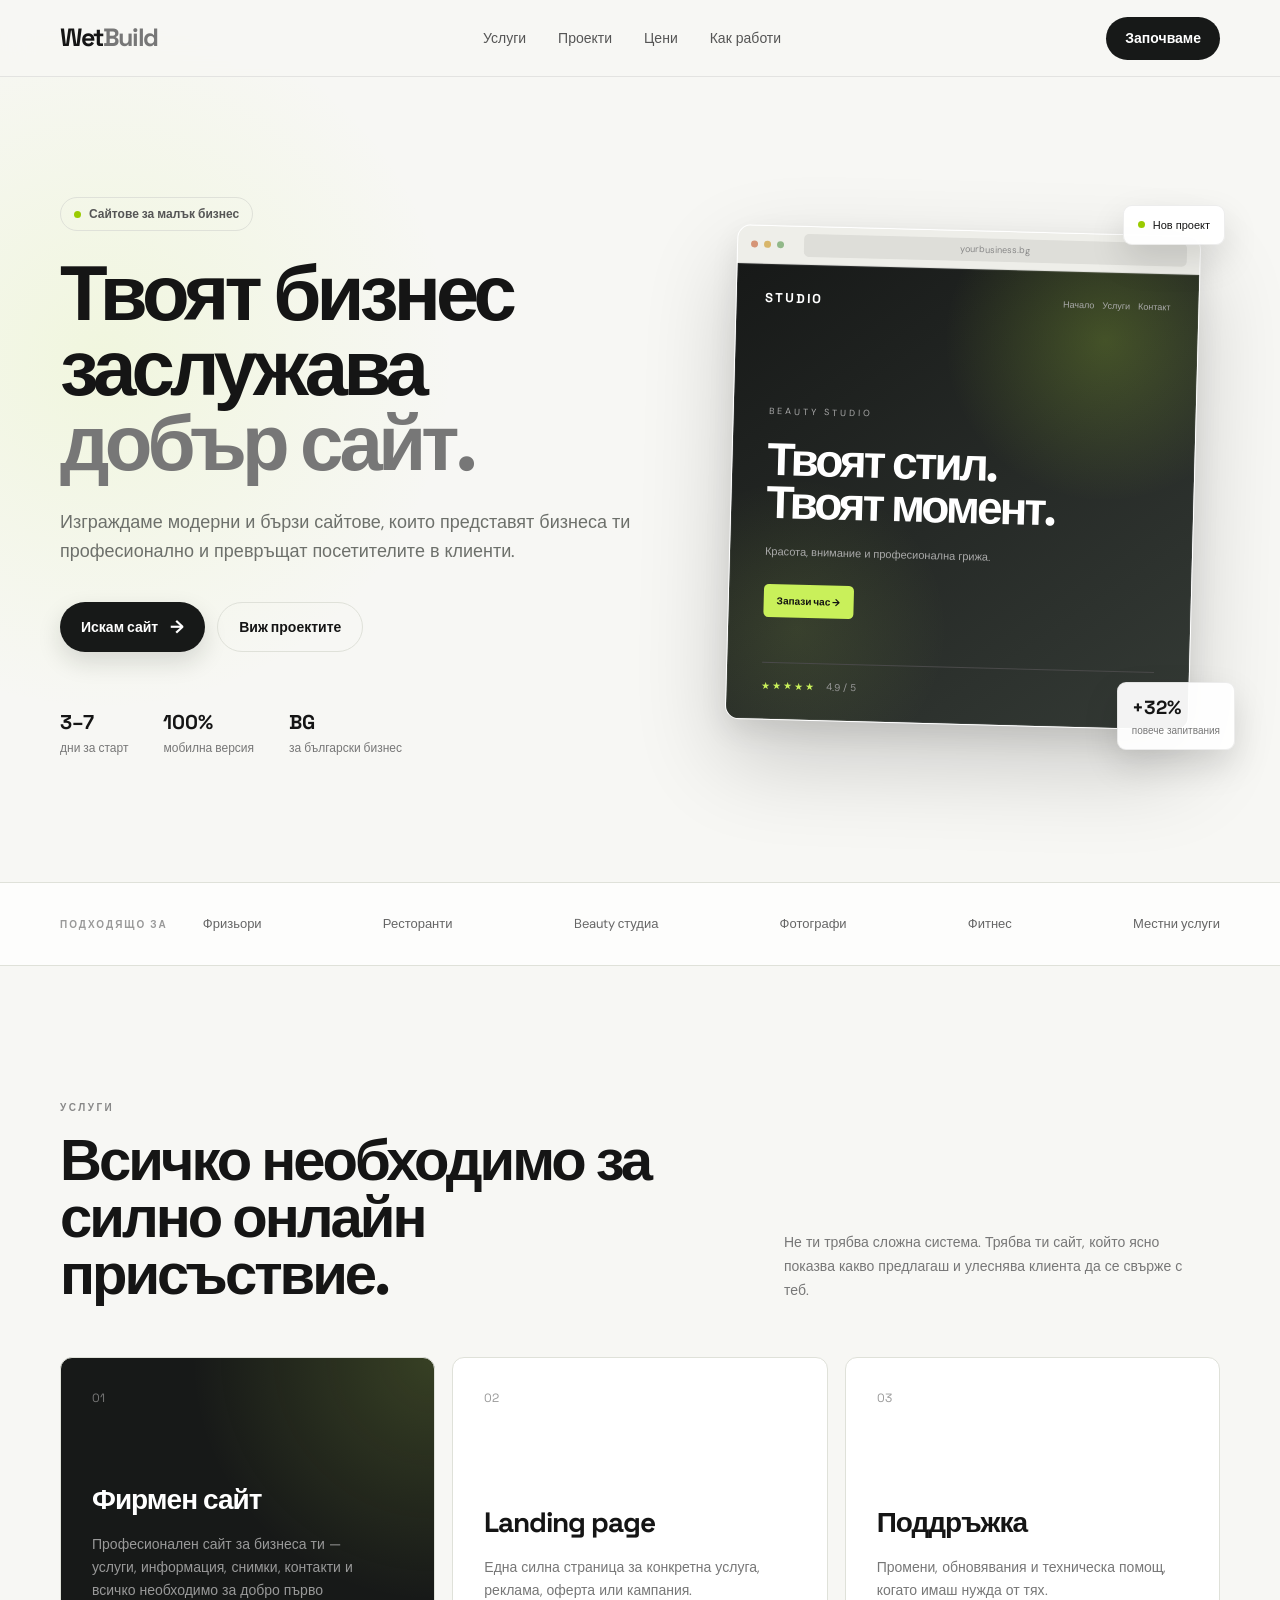
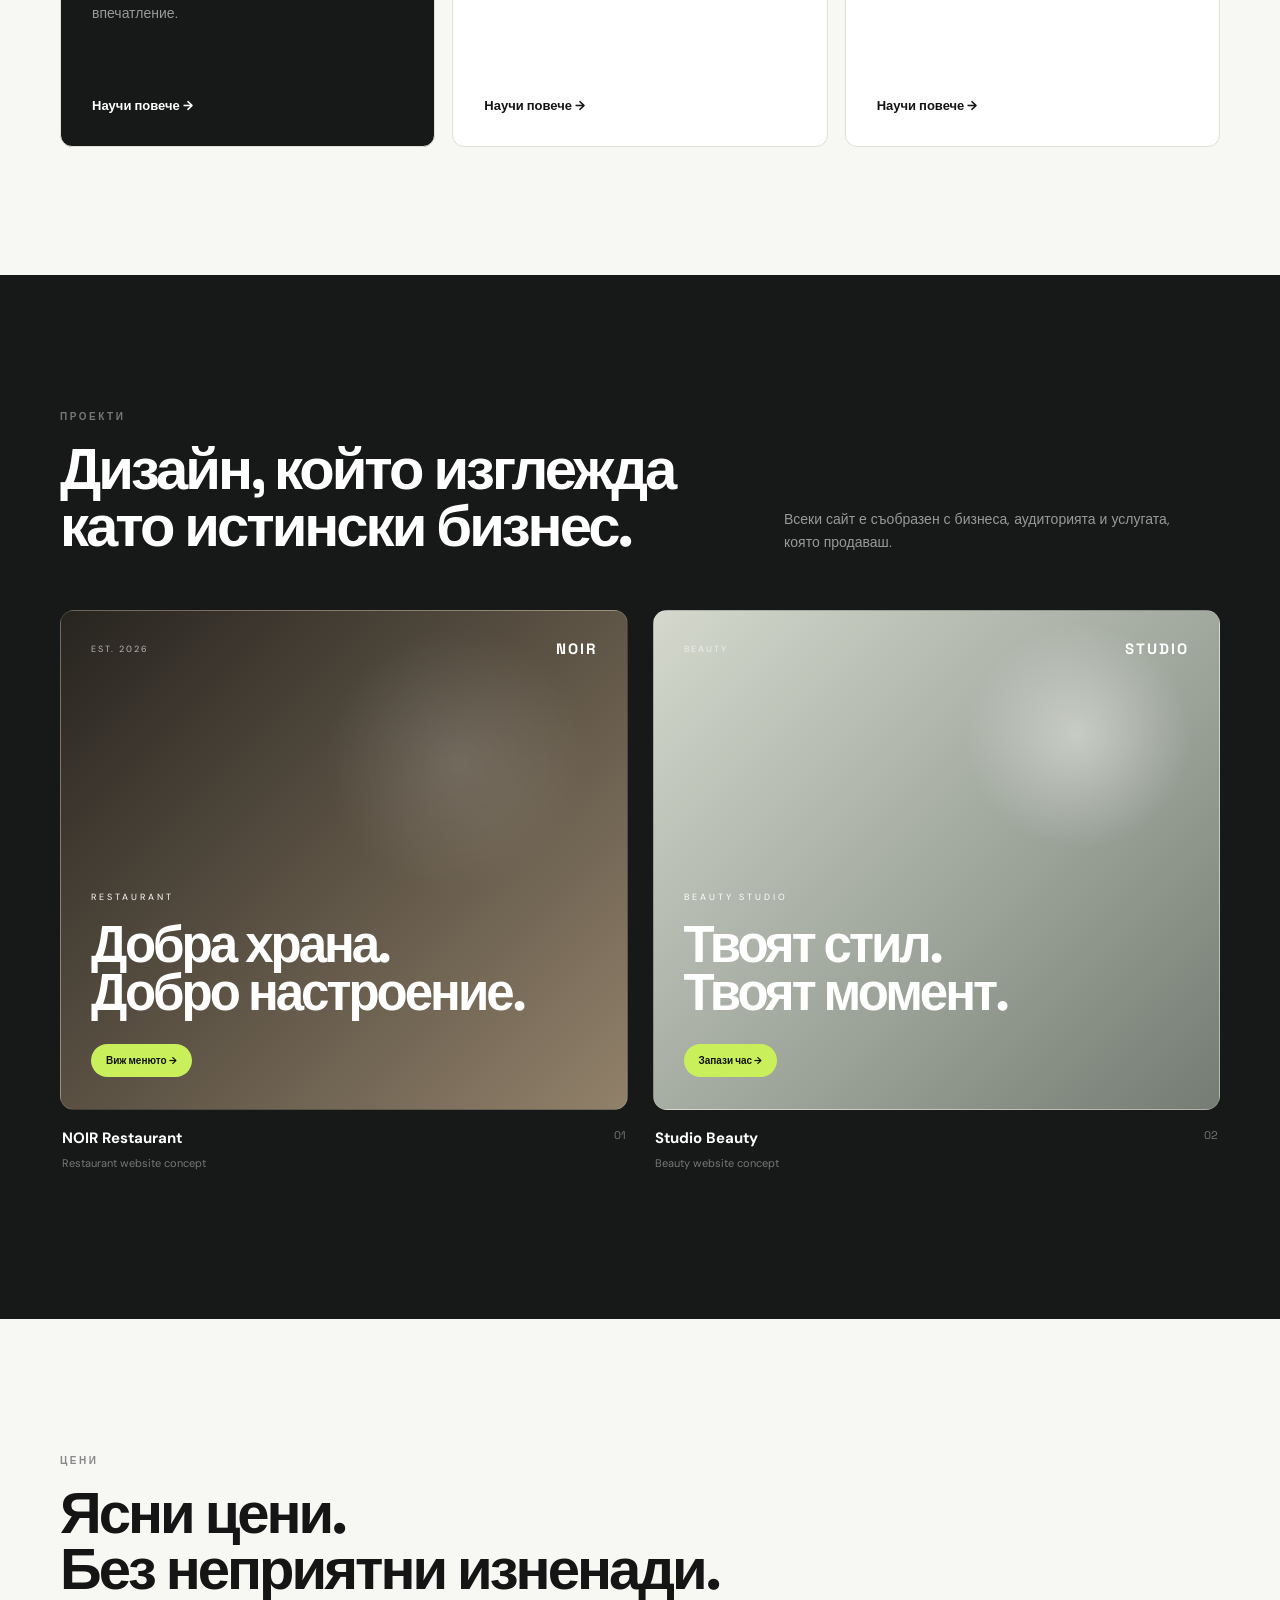
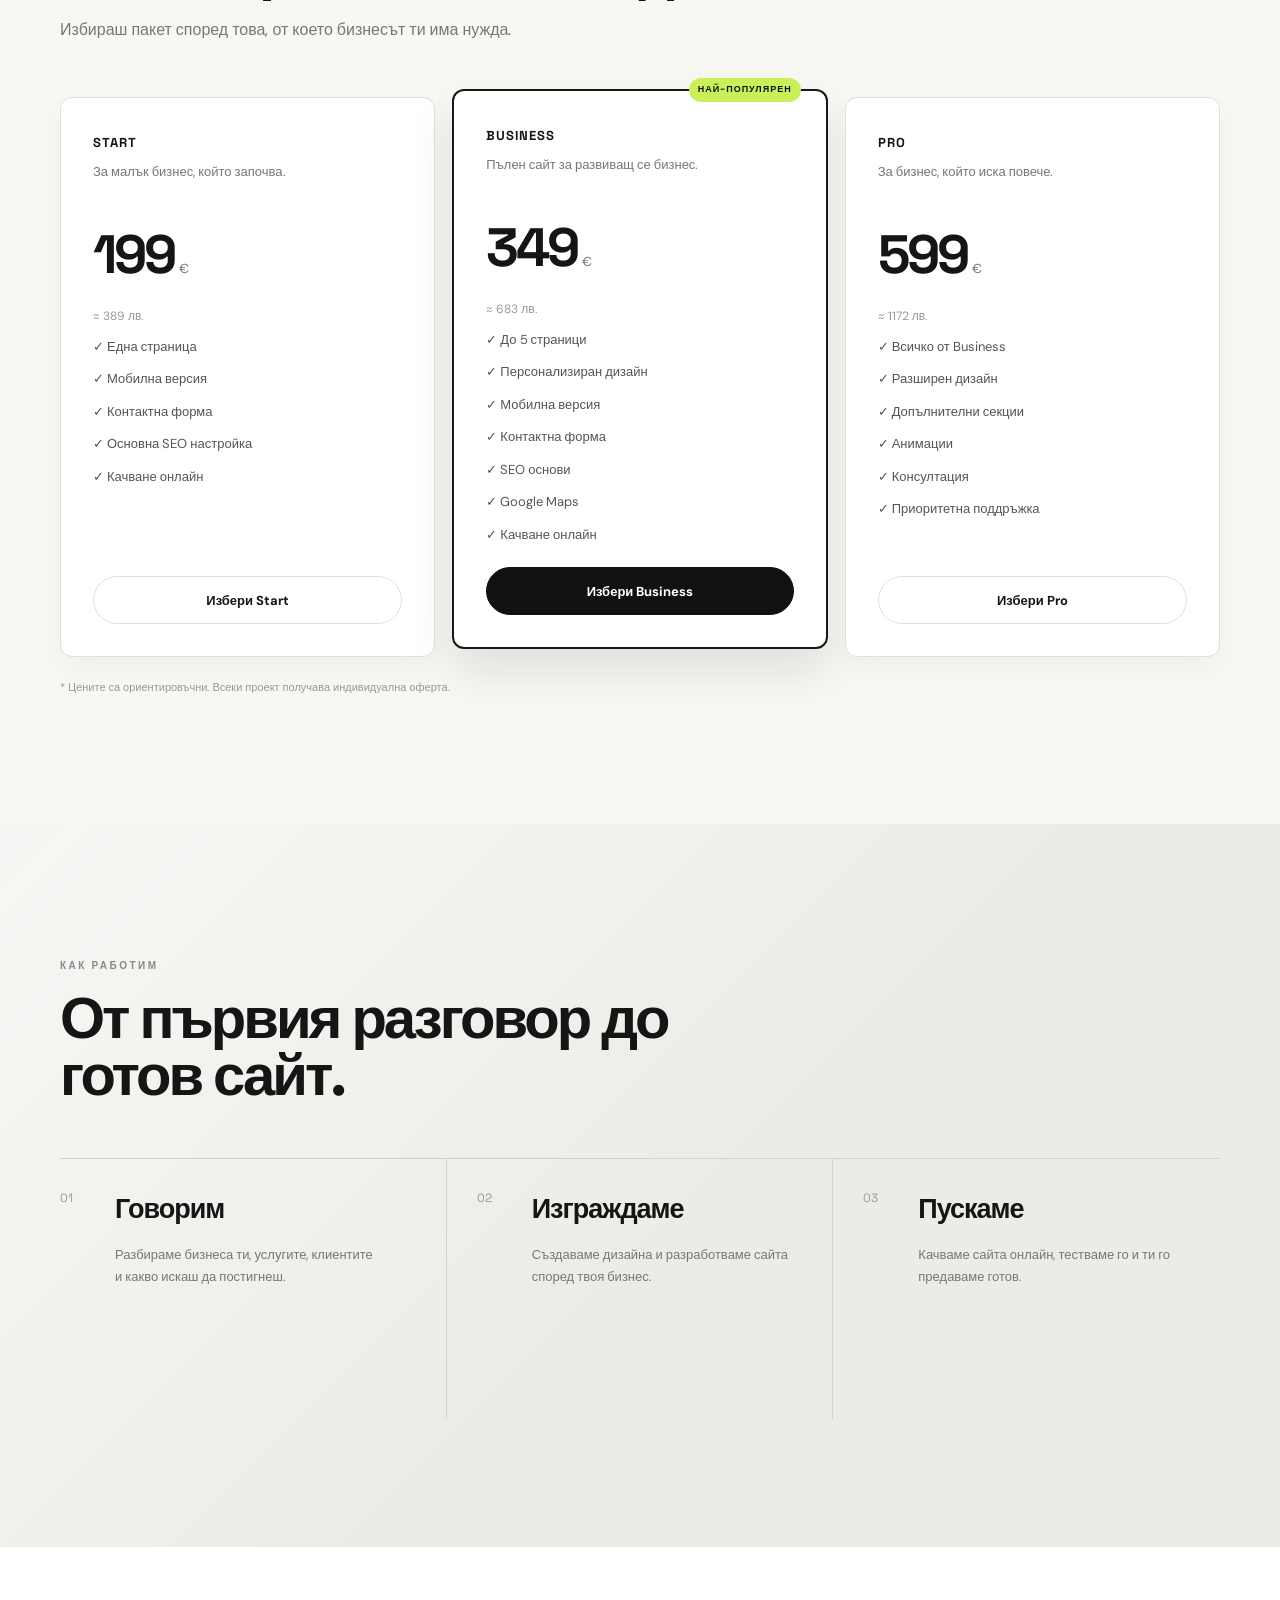
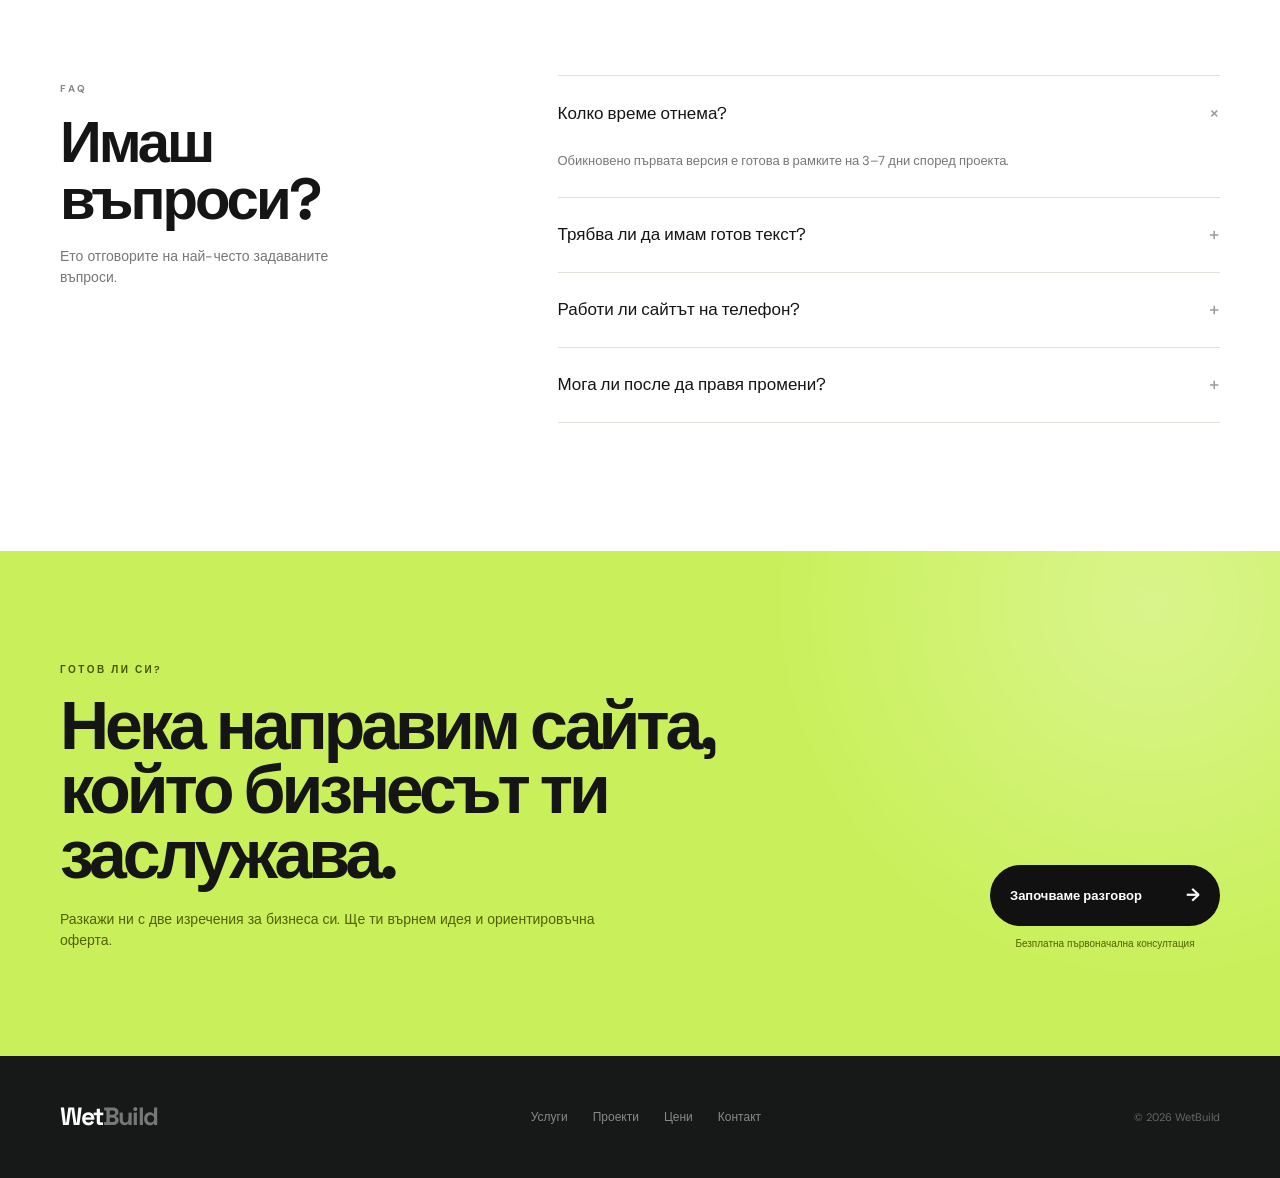
==== commit 79bee08f: "add EUR pricing alongside BGN" ====
--- a/index.html
+++ b/index.html
@@ -414,9 +414,10 @@
                 </div>
 
                 <div class="price">
-                    <strong>399</strong>
-                    <span>лв.</span>
-                </div>
+                    <strong>199</strong>
+                    <span>€</span>
+                </div>
+                <div class="price-secondary">≈ 389 лв.</div>
 
                 <ul>
                     <li>✓ Една страница</li>
@@ -445,9 +446,10 @@
                 </div>
 
                 <div class="price">
-                    <strong>699</strong>
-                    <span>лв.</span>
-                </div>
+                    <strong>349</strong>
+                    <span>€</span>
+                </div>
+                <div class="price-secondary">≈ 683 лв.</div>
 
                 <ul>
                     <li>✓ До 5 страници</li>
@@ -474,9 +476,10 @@
                 </div>
 
                 <div class="price">
-                    <strong>1 199</strong>
-                    <span>лв.</span>
-                </div>
+                    <strong>599</strong>
+                    <span>€</span>
+                </div>
+                <div class="price-secondary">≈ 1172 лв.</div>
 
                 <ul>
                     <li>✓ Всичко от Business</li>
--- a/styles.css
+++ b/styles.css
@@ -772,6 +772,13 @@
     font-size: 13px;
 }
 
+.price-secondary {
+    margin-top: -20px;
+    margin-bottom: 12px;
+    color: #999;
+    font-size: 12px;
+}
+
 .price-card ul {
     display: flex;
     flex-direction: column;
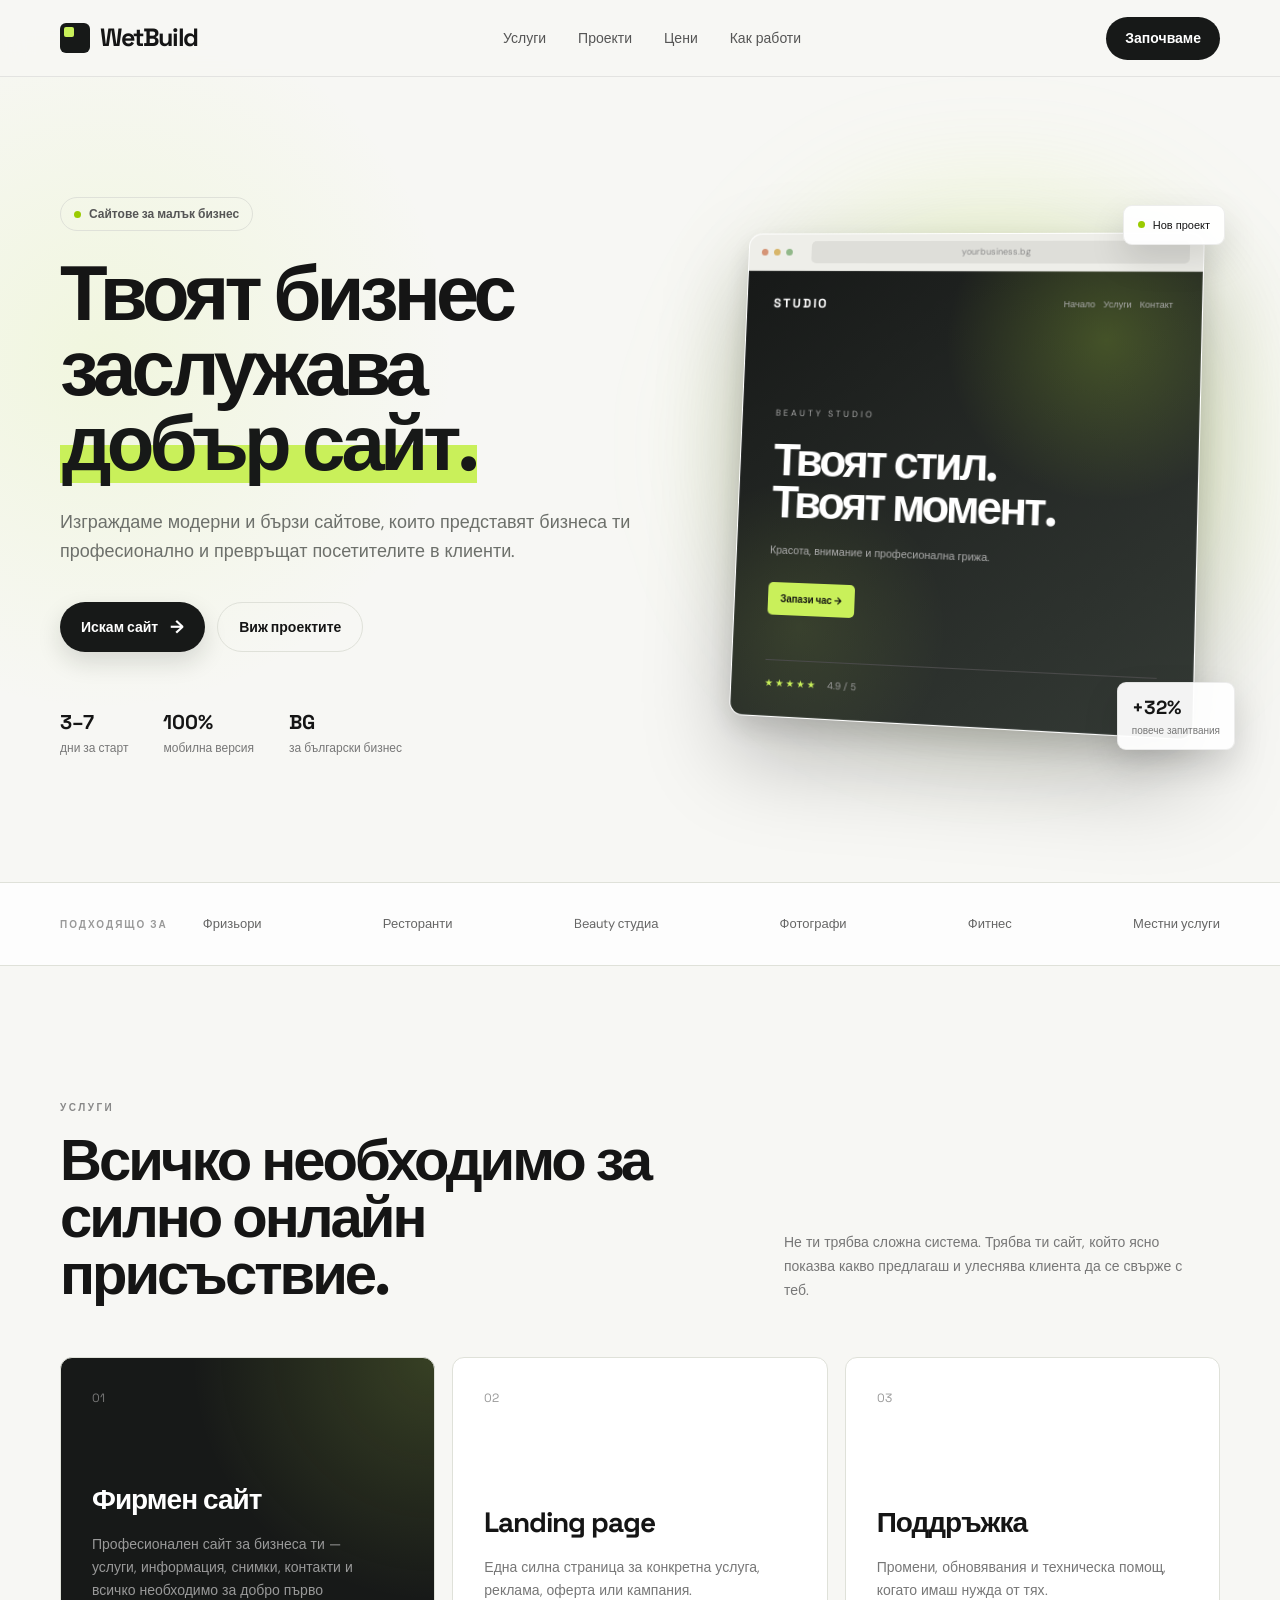
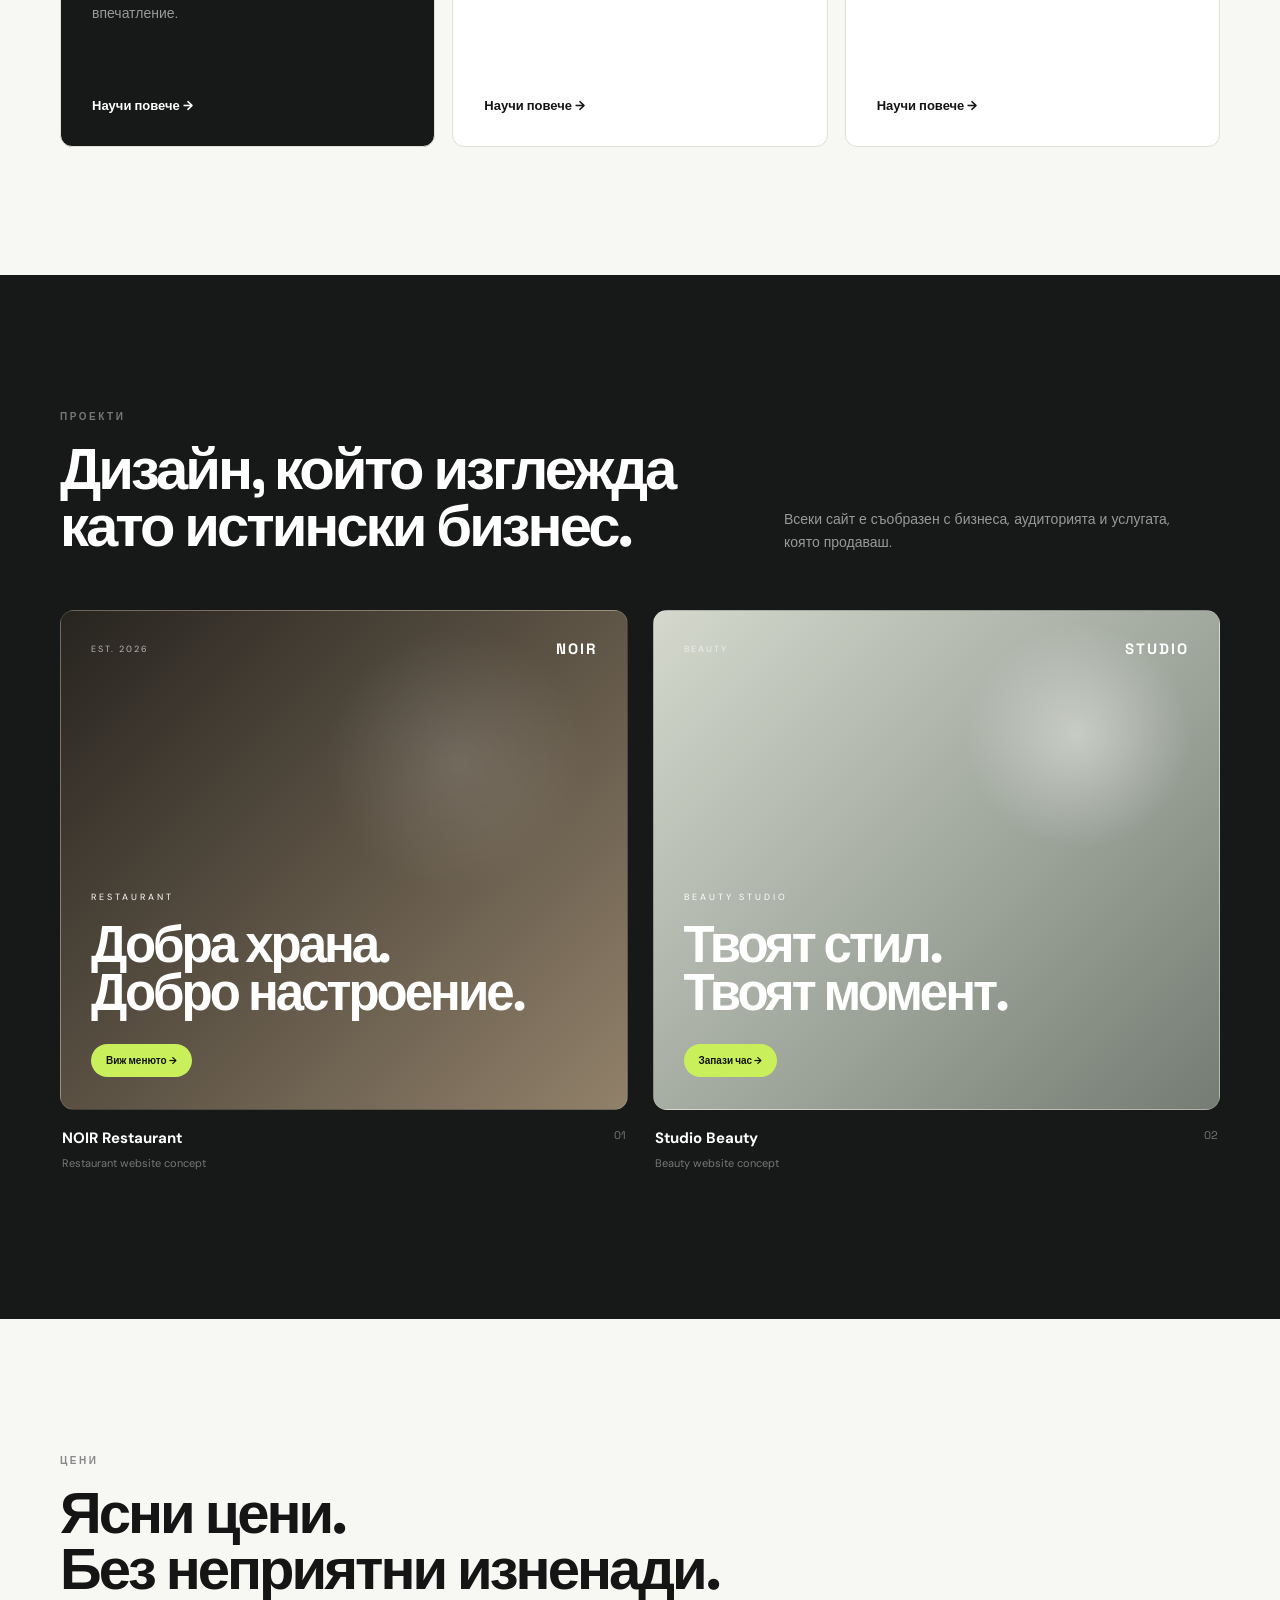
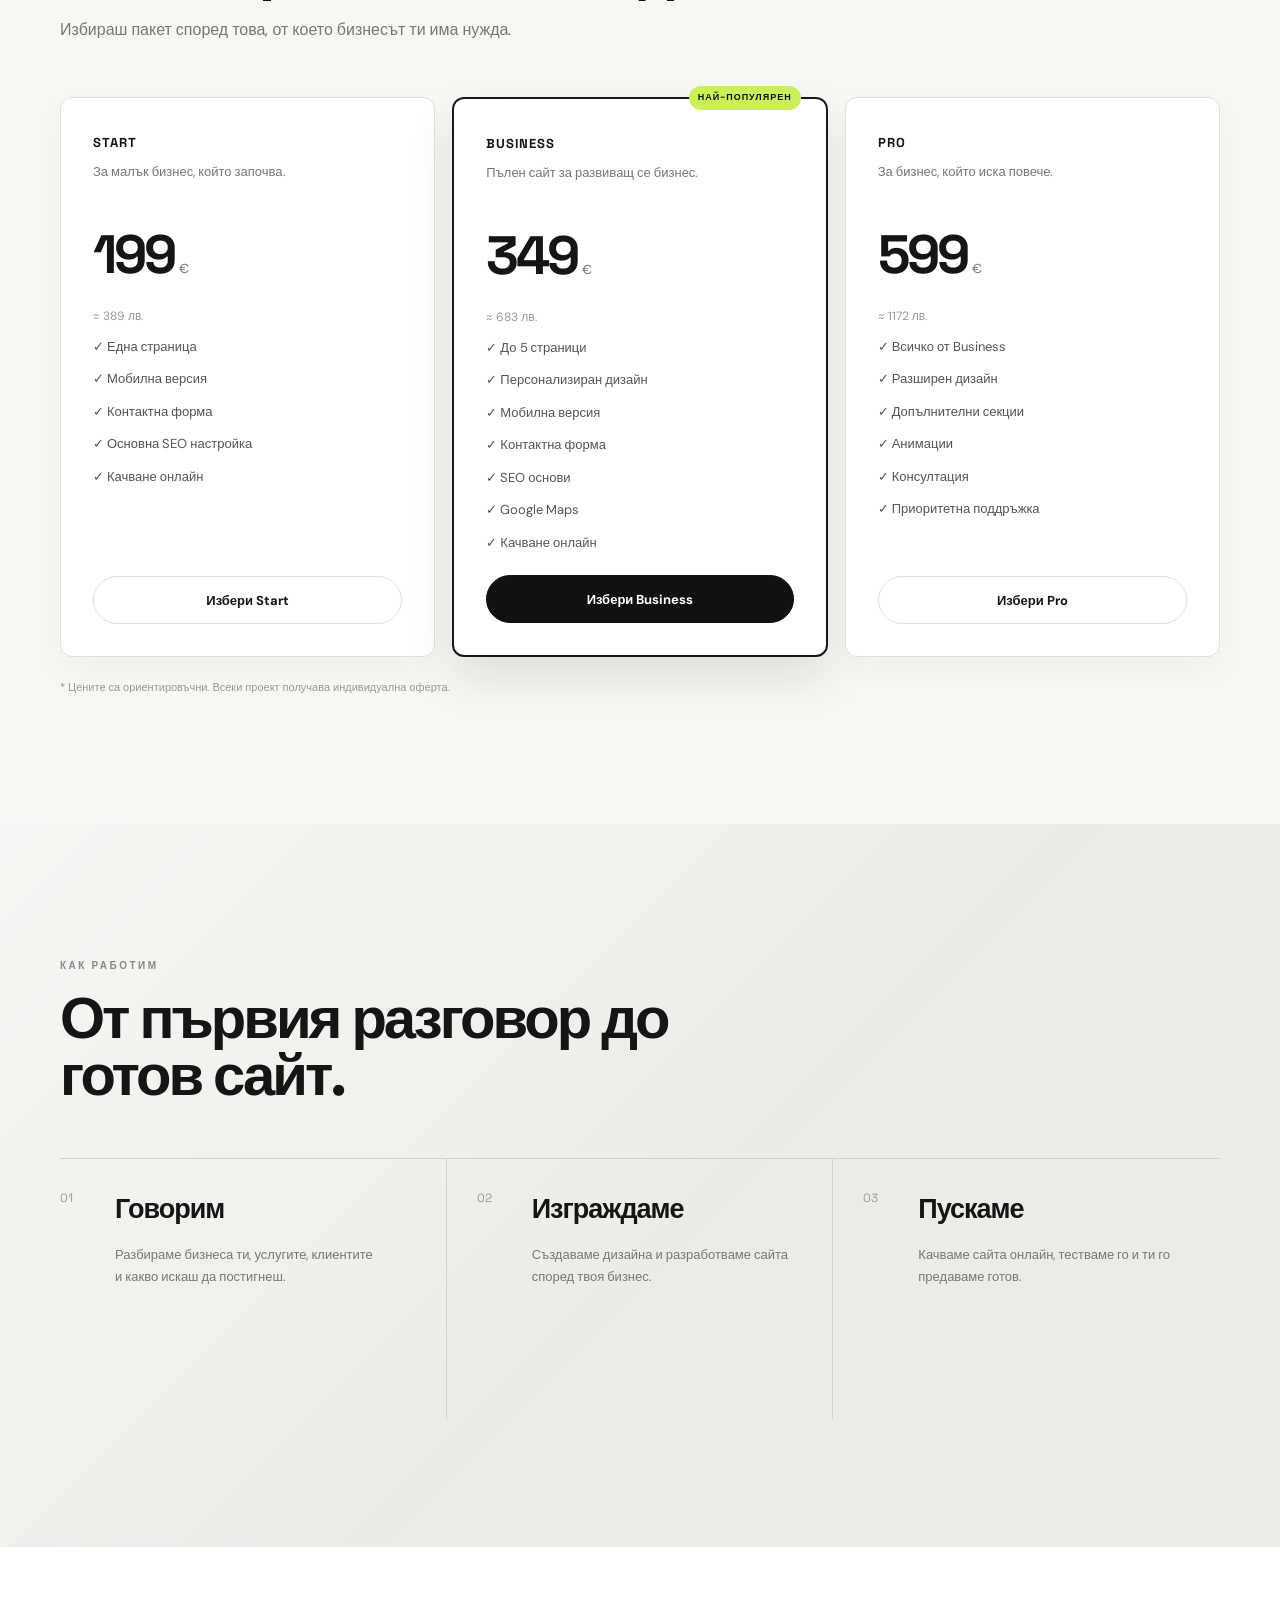
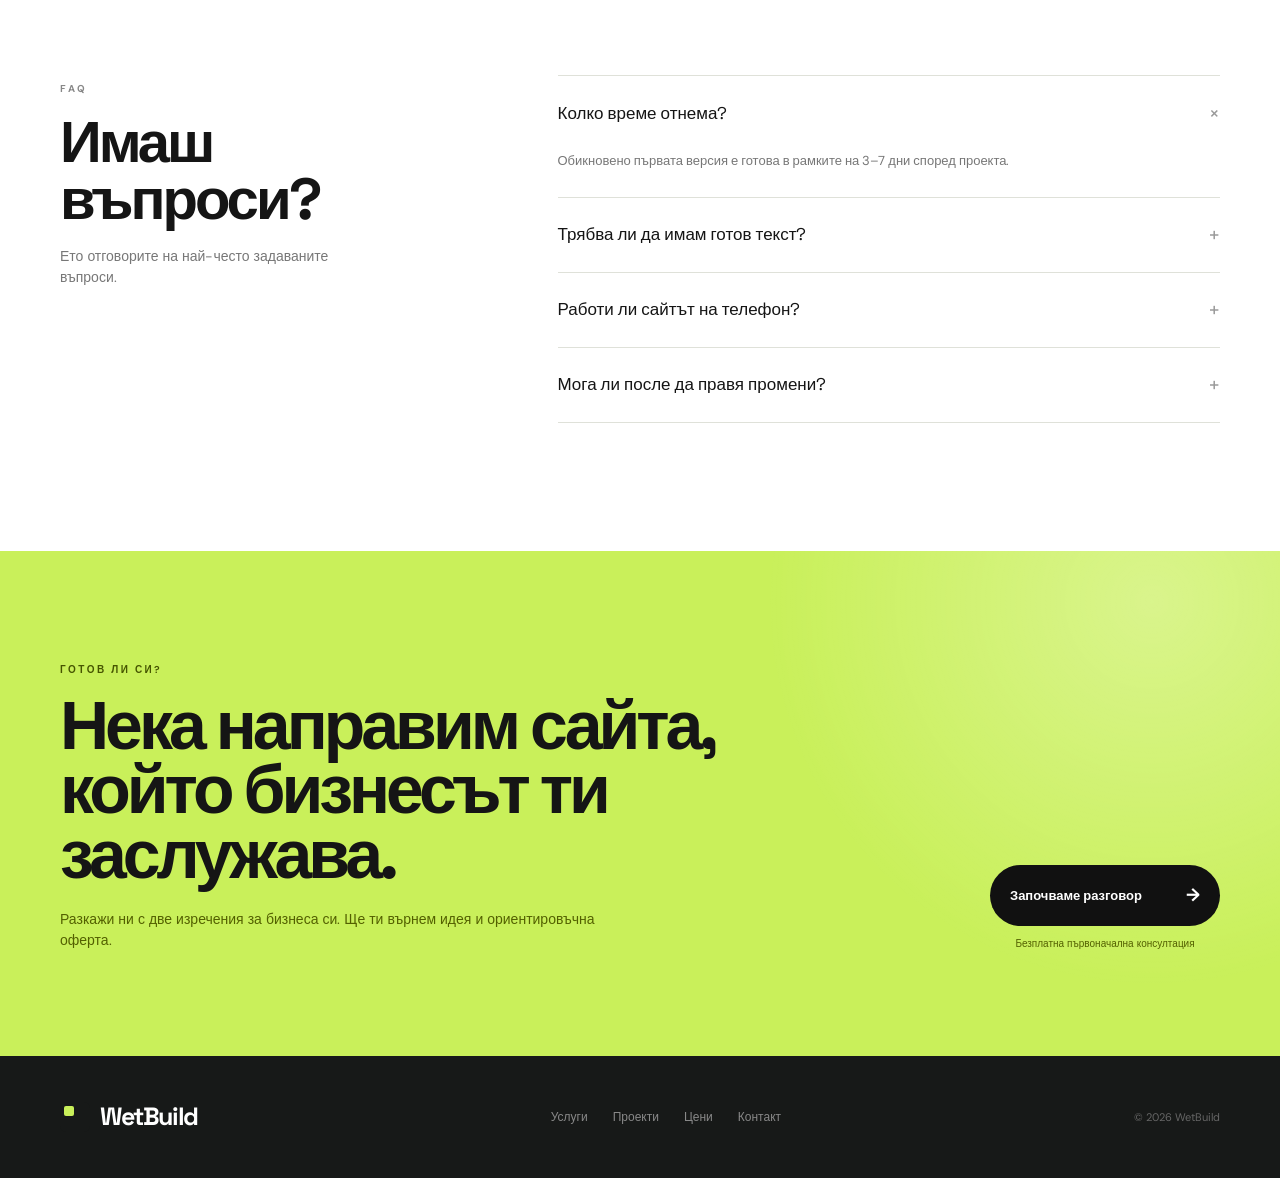
==== commit 2e64dbdf: "WetBuild v2: scroll reveal, magnetic buttons, custom cursor, new logo" ====
--- a/index.html
+++ b/index.html
@@ -19,6 +19,7 @@
     >
 
     <link rel="stylesheet" href="styles.css">
+    <script src="script.js" defer></script>
 </head>
 
 <body>
@@ -27,7 +28,8 @@
     <div class="container nav">
 
         <a href="#" class="logo">
-            Wet<span>Build</span>
+            <span class="logo-icon"><span class="logo-icon-dot"></span></span>
+            <span class="logo-text">Wet<span>Build</span></span>
         </a>
 
         <nav class="desktop-nav">
@@ -702,7 +704,8 @@
     <div class="container footer-inner">
 
         <a href="#" class="logo">
-            Wet<span>Build</span>
+            <span class="logo-icon"><span class="logo-icon-dot"></span></span>
+            <span class="logo-text">Wet<span>Build</span></span>
         </a>
 
         <div class="footer-links">
--- a/styles.css
+++ b/styles.css
@@ -73,14 +73,32 @@
 }
 
 .logo {
+    display: flex;
+    align-items: center;
+    gap: 10px;
     font-family: "Space Grotesk", sans-serif;
     font-size: 25px;
     font-weight: 700;
     letter-spacing: -1.4px;
 }
 
-.logo span {
-    color: #777;
+.logo-icon {
+    position: relative;
+    flex-shrink: 0;
+    width: 30px;
+    height: 30px;
+    border-radius: 6px;
+    background: var(--dark);
+}
+
+.logo-icon-dot {
+    position: absolute;
+    top: 4px;
+    left: 4px;
+    width: 10px;
+    height: 10px;
+    border-radius: 2px;
+    background: var(--accent);
 }
 
 .desktop-nav {
@@ -158,7 +176,12 @@
 }
 
 h1 span {
-    color: #777;
+    color: var(--dark);
+    background-image: linear-gradient(var(--accent), var(--accent));
+    background-repeat: no-repeat;
+    background-size: 100% 38%;
+    background-position: 0 85%;
+    padding: 0 2px;
 }
 
 .hero-text {
@@ -239,6 +262,16 @@
 .hero-visual {
     position: relative;
     padding: 25px;
+    perspective: 1200px;
+}
+
+.hero-visual::before {
+    content: "";
+    position: absolute;
+    inset: -40px;
+    z-index: 0;
+    background: radial-gradient(circle at 55% 45%, rgba(201, 240, 90, .55), transparent 65%);
+    filter: blur(50px);
 }
 
 .browser {
@@ -249,9 +282,15 @@
     border-radius: 14px;
     background: white;
     box-shadow:
-        0 38px 90px rgba(0, 0, 0, .19),
-        0 12px 28px rgba(0, 0, 0, .08);
-    transform: rotate(1.5deg);
+        0 38px 90px rgba(0, 0, 0, .25),
+        0 12px 28px rgba(0, 0, 0, .12);
+    transform: rotate(1.5deg) rotateY(-8deg) rotateX(3deg);
+    transform-style: preserve-3d;
+    transition: transform .4s ease;
+}
+
+.hero-visual:hover .browser {
+    transform: rotate(0deg) rotateY(0deg) rotateX(0deg);
 }
 
 .browser-top {
@@ -398,6 +437,12 @@
     background: rgba(255,255,255,.94);
     box-shadow: 0 15px 35px rgba(0,0,0,.13);
     font-size: 11px;
+    animation: float 3.6s ease-in-out infinite;
+}
+
+@keyframes float {
+    0%, 100% { transform: translateY(0); }
+    50% { transform: translateY(-8px); }
 }
 
 .card-top {
@@ -411,6 +456,7 @@
     flex-direction: column;
     align-items: flex-start;
     gap: 0;
+    animation-delay: -1.8s;
 }
 
 .card-bottom strong {
@@ -1195,6 +1241,10 @@
         padding: 5px;
     }
 
+    .browser {
+        transform: none;
+    }
+
     .card-top {
         right: -5px;
     }
@@ -1279,4 +1329,66 @@
     .footer-links {
         flex-wrap: wrap;
     }
+}
+
+/* =========================
+   SCROLL REVEAL
+========================= */
+
+.reveal {
+    opacity: 0;
+    transform: translateY(20px);
+    transition: opacity .6s ease-out, transform .6s ease-out;
+}
+
+.reveal.reveal-visible {
+    opacity: 1;
+    transform: translateY(0);
+}
+
+@media (prefers-reduced-motion: reduce) {
+    .reveal {
+        opacity: 1;
+        transform: none;
+        transition: none;
+    }
+}
+
+/* =========================
+   MAGNETIC BUTTONS + CUSTOM CURSOR
+   (mouse-only devices — untouched on touch/mobile)
+========================= */
+
+@media (hover: hover) and (pointer: fine) {
+
+    body,
+    a,
+    button,
+    summary {
+        cursor: none;
+    }
+
+    .custom-cursor {
+        position: fixed;
+        top: 0;
+        left: 0;
+        width: 15px;
+        height: 15px;
+        border-radius: 50%;
+        background: var(--accent-dark);
+        pointer-events: none;
+        z-index: 9999;
+        opacity: 0;
+        transform: translate(-50%, -50%) scale(1);
+        transition: transform .15s ease-out, opacity .2s ease;
+    }
+
+    .custom-cursor.cursor-active {
+        opacity: 1;
+    }
+
+    .custom-cursor.cursor-hover {
+        transform: translate(-50%, -50%) scale(1.8);
+        opacity: .7;
+    }
 }
